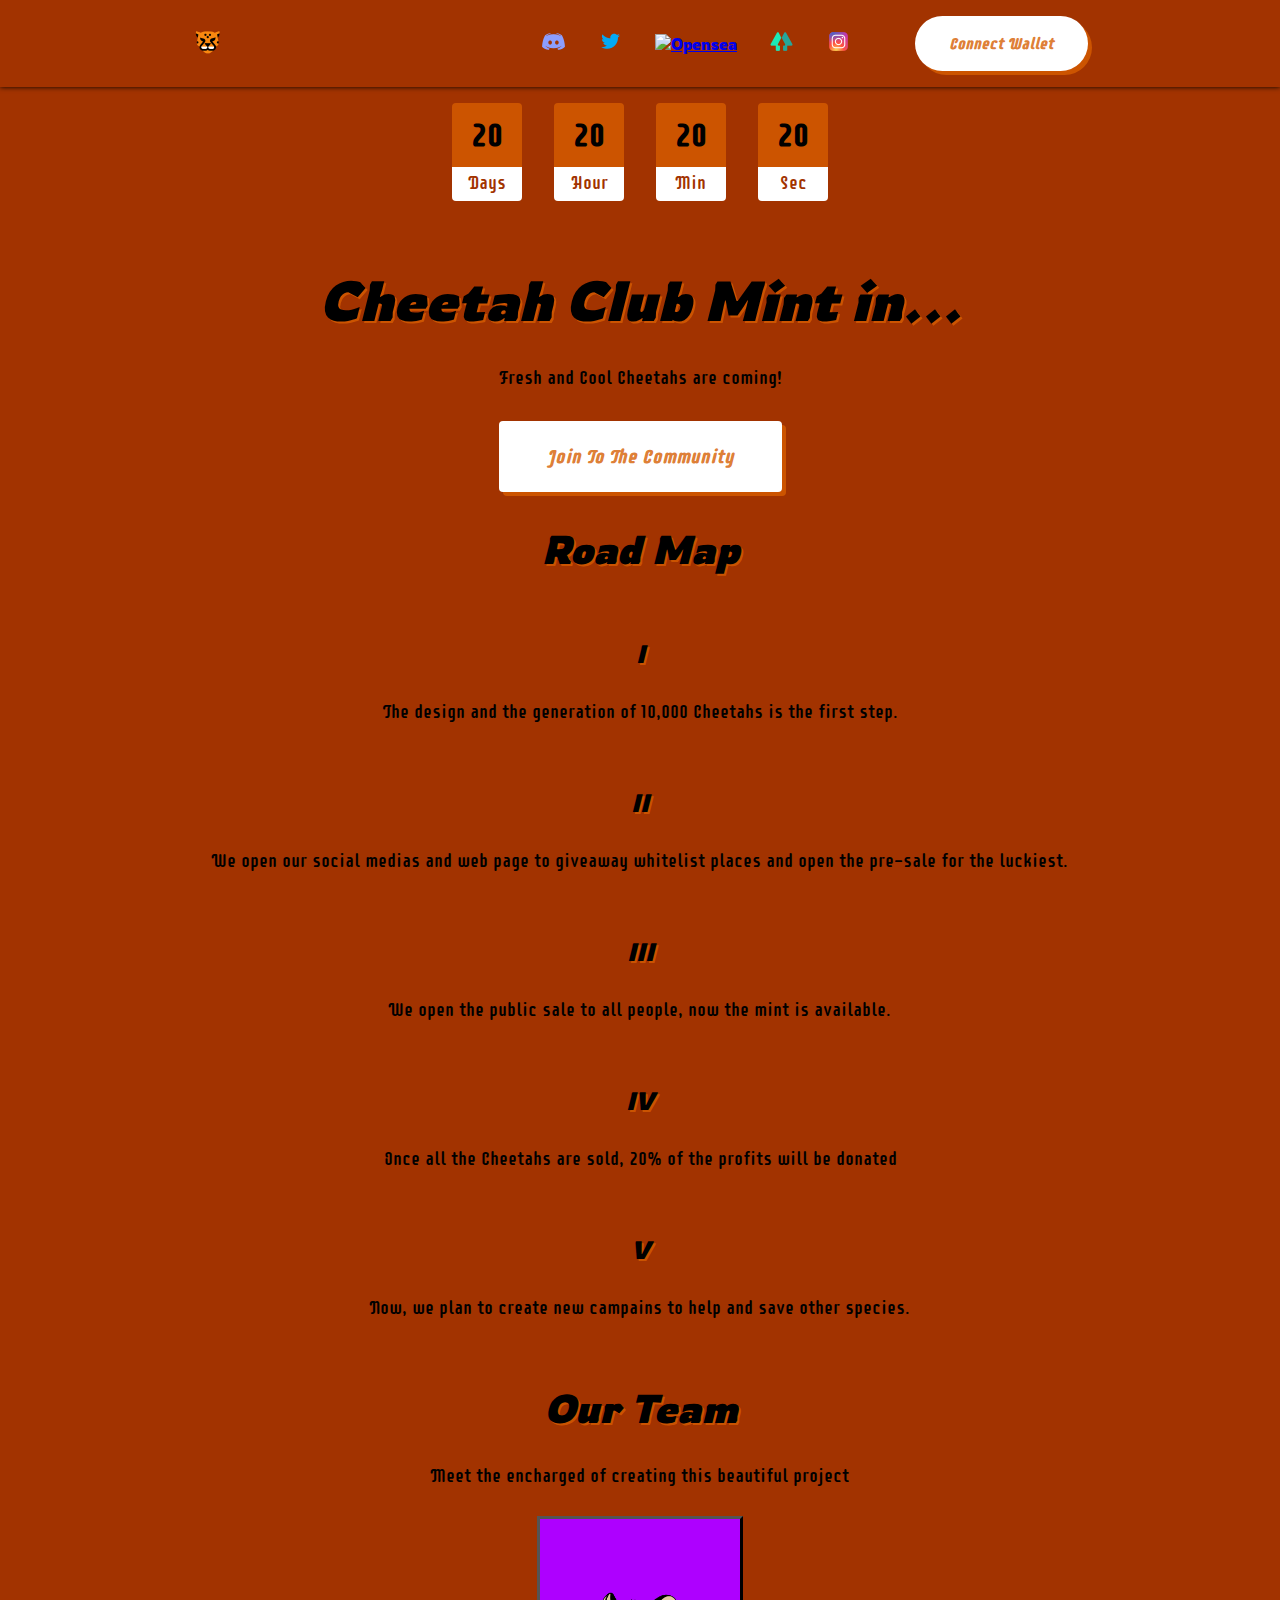
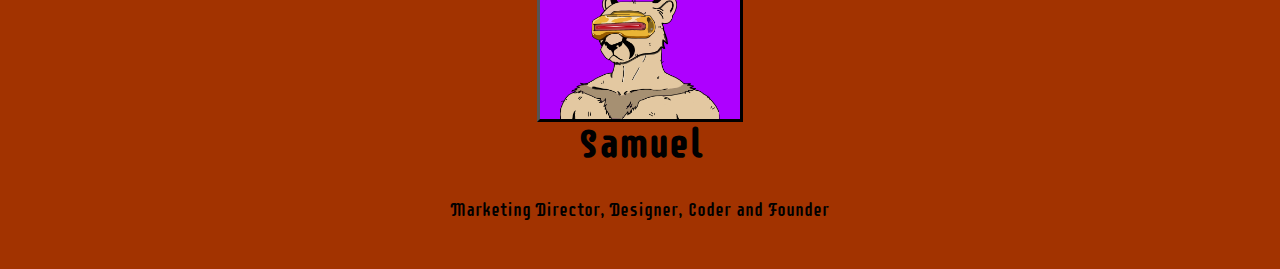
==== index.html @ ce7cc97f "Link updated" ====
<!DOCTYPE html>
<html lang="en">
  <head>
    <title>A Cheetah Club</title>
    <meta charset="UTF-8" />
    <meta http-equiv="X-UA-Compatible" content="IE=edge" />
    <meta name="viewport" content="width=device-width, initial-scale=1.0" />

    <!-- favicon -->
    <link rel="apple-touch-icon" sizes="180x180" href="images/x-icon/apple-touch-icon.png">
    <link rel="icon" type="image/png" sizes="32x32" href="images/x-icon/favicon-32x32.png">
    <link rel="icon" type="image/png" sizes="16x16" href="images/x-icon/favicon-16x16.png">
    <link rel="manifest" href="images/x-icon/site.webmanifest">
    <link rel="stylesheet" href="css/style.css" />
  </head>
  <body>
    <header>
      <div class="container">
        <div class="logo">
          <a href="/">
            <img src="images/x-icon/favicon-32x32.png" alt="logo" />
          </a>
        </div>
        <div class="menu">
          <a
            href="https://discord.gg/gbjxmfYjdv"
            target="_blank"
            rel="noopener noreferrer"
          >
            <img src="images/header/discord.png" alt="Discord" />
          </a>
          <a
            href="https://twitter.com/a_cheetah_club"
            target="_blank"
            rel="noopener noreferrer"
          >
            <img src="images/header/twitter.png" alt="Twitter" />
          </a>
          <a
            href="https://opensea.io/collection/acheetahclub"
            target="_blank"
            rel="noopener noreferrer"
          >
            <img src="images/header/opensea.webp" alt="Opensea" />
          </a>
          <a
            href="https://linktr.ee/acheetahclub"
            target="_blank"
            rel="noopener noreferrer"
          >
            <img src="images/header/linktree.png" alt="Linktree" />
          </a>
          <a
            href="https://www.instagram.com/acheetahclub/"
            target="_blank"
            rel="noopener noreferrer"
          >
            <img src="images/header/instagram.png" alt="Instagram" />
          </a>
          <button class="wallet-btn btn" id="connectWallet">
            <span>Connect Wallet</span>
          </button>
        </div>
      </div>
    </header>

    <section class="container">
      <div class="owner-status"></div>
      <div class="countdown">
        <ul
          id="countdown"
          class="count-down"
          data-date="Feb 17, 2022 4:00:00 PM UTC"
        > <!-- FECHA DE FINALIZACION -->
          <li class="clock-item">
            <span class="count-number days">20</span>
            <p class="count-text">Days</p>
          </li>

          <li class="clock-item">
            <span class="count-number hours">20</span>
            <p class="count-text">Hour</p>
          </li>

          <li class="clock-item">
            <span class="count-number minutes">20</span>
            <p class="count-text">Min</p>
          </li>

          <li class="clock-item">
            <span class="count-number seconds">20</span>
            <p class="count-text">Sec</p>
          </li>
        </ul>
        <h1>Cheetah Club Mint in...</h1>
               
        <p>Fresh and Cool Cheetahs are coming!</p>
        <a href="https://discord.gg/TetjTkkq" target="_blank" rel="noopener noreferrer" class="hero-btn btn"
          ><span>Join to the Community</span>
        </a>
        <h1 style="font-size:40px;">Road Map</h1>
        <h1 style="font-size:25px;">I</h1>
        <p>The design and the generation of 10,000 Cheetahs is the first step.</p>
        <h1 style="font-size:25px;">II</h1>
        <p>We open our social medias and web page to giveaway whitelist places and open the pre-sale for the luckiest.</p>
        <h1 style="font-size:25px;">III</h1>
        <p>We open the public sale to all people, now the mint is available.</p>
        <h1 style="font-size:25px;">IV</h1>
        <p>Once all the Cheetahs are sold, 20% of the profits will be donated</p>
        <h1 style="font-size:25px;">V</h1>
        <p>Now, we plan to create new campains to help and save other species.</p>
        <h1 style="font-size:40px;">Our Team</h1>
        <p>Meet the encharged of creating this beautiful project</p>
        <img src="images/images/Team.png" alt="Team Pic" style="width:200px;height:200px; outline:outset;">
        <h3>Samuel</h3>
        <p></p>
        <p>Marketing Director, Designer, Coder and Founder</p>

      </div>
    </section>

    <script src="https://cdn.jsdelivr.net/npm/@metamask/onboarding@1.0.1/dist/metamask-onboarding.bundle.js"></script>
    <script src="js/countdown.js"></script>
    <script src="js/app.js"></script>
  </body>
</html>
---- css/style.css ----
/* FONTS */

@import url('https://fonts.googleapis.com/css2?family=Roboto:ital,wght@0,100;0,300;0,400;0,500;0,700;0,900;1,100;1,300;1,400;1,500;1,700;1,900&family=Rowdies:wght@300;400;700&family=Supermercado+One&Source+Serif+4:ital,wght@0,500;1,500&Josefin+Sans&display=swap');

/* GLOBAL STYLES */

:root {
  --font-primary: 'Rowdies', serif;
  --font-secondary: 'Supermercado One', serif;
  --font-terceary: 'Josenfin Sans', sans-serif;
  --font-code: 'Roboto', monospace;
  --bg-color: #a23300;
  --font-color: #000000;
  --btn-bg-color: #ffffff;
  --accent-color: #d65d00ce;
  --header-shadow: #000 0px 0px 5px;

}

* {
  padding: 0;
  margin: 0;
  box-sizing: border-box;
}

body {
  background-color: var(--bg-color);
  display: flex;
  flex-flow: column;
  height: 100vh;
  color: var(--font-color);
  font-family: var(--font-primary);
}

.container {
  display: flex;
  flex-direction: column;
  max-width: 960px;
  margin: 0 auto;
  padding: 1rem 2rem;
}

/* HEADER */

header {
  box-shadow: var(--header-shadow);
}

header .container {
  flex-direction: row;
  justify-content: space-between;
  align-items: center;
}

.menu {
  display: flex;
  gap: 2rem;
  align-items: center;
}

/* BUTTONS */

.btn {
  display: inline-block;
  padding: 1rem 2rem;
  background: var(--btn-bg-color);
  color: var(--accent-color);
  font-family: var(--font-secondary);
  font-style: italic;
  font-weight: bold;
  font-size: 1rem;
  text-transform: capitalize;
  transition: all 0.3s ease;
  box-shadow: 4px 4px 0 0 var(--accent-color);
  cursor: pointer;
  position: relative;
  text-decoration: none;
  outline: none;
}
.btn:hover {
  box-shadow: none;
}

.wallet-btn {
  border-radius: 5rem;
  margin-left: 2rem;
  border-color: transparent;
}

.hero-btn {
  border-radius: 4px;
  font-size: 1.2rem;
  padding: 1.5rem 3rem;
}

/* COUNTDOWN SECTION */

section {
  flex: 1 1 auto;
}

.countdown {
  display: flex;
  flex-direction: column;
  justify-content: center;
  align-items: center;
  height: 100%;
}

.countdown ul {
  display: flex;
  gap: 2rem
}
.countdown .clock-item {
  list-style: none;
  width: 70px;
  height: auto;
}
.countdown .clock-item .count-number {
  background: var(--accent-color);
  color: var(--font-color);
  font-size: 2rem;
  font-weight: 700;
  font-family: var(--font-secondary);
  padding: 1rem;
  display: inline-block;
  width: 100%;
  text-align: center;
  line-height: 1;
  border-radius: 4px 4px 0 0;
}
.countdown .clock-item .count-text {
  background: var(--btn-bg-color);
  font-family: var(--font-secondary);
  font-size: 1.1rem;
  color: var(--bg-color);
  padding: 0.5rem 0.7rem;
  display: inline-block;
  width: 100%;
  text-align: center;
  line-height: 1;
  border-radius: 0 0 4px 4px;
}

.countdown h1 {
  text-shadow: 2px 2px 0 var(--accent-color);
  font-style: italic;
  margin: 2rem 0;
  font-size: 3.5rem;
  text-align: center;
}

.countdown p {
  font-size: 1.1rem;
  font-family: var(--font-secondary);
  margin-bottom: 2rem;
  text-align: center;
}

/* OWNER STYLES */

.owner-status {
  font-size: 2rem;
  text-align: center;
}

/* MEDIA QUERIES */

@media screen and (max-width: 768px) {
  .menu {
    gap: 1rem;
  }
  .wallet-btn {
    margin-left: 0;
    padding: 1rem;
    max-width: 8rem;
  }
  .countdown h1 {
    font-size: 2rem;
  }
  .countdown p {
    font-size: 1rem;
  }
}

/* Road Map */
h3 { 
  font-family: var(--font-secondary);
  font-size: 40px;
  text-align: center;

}
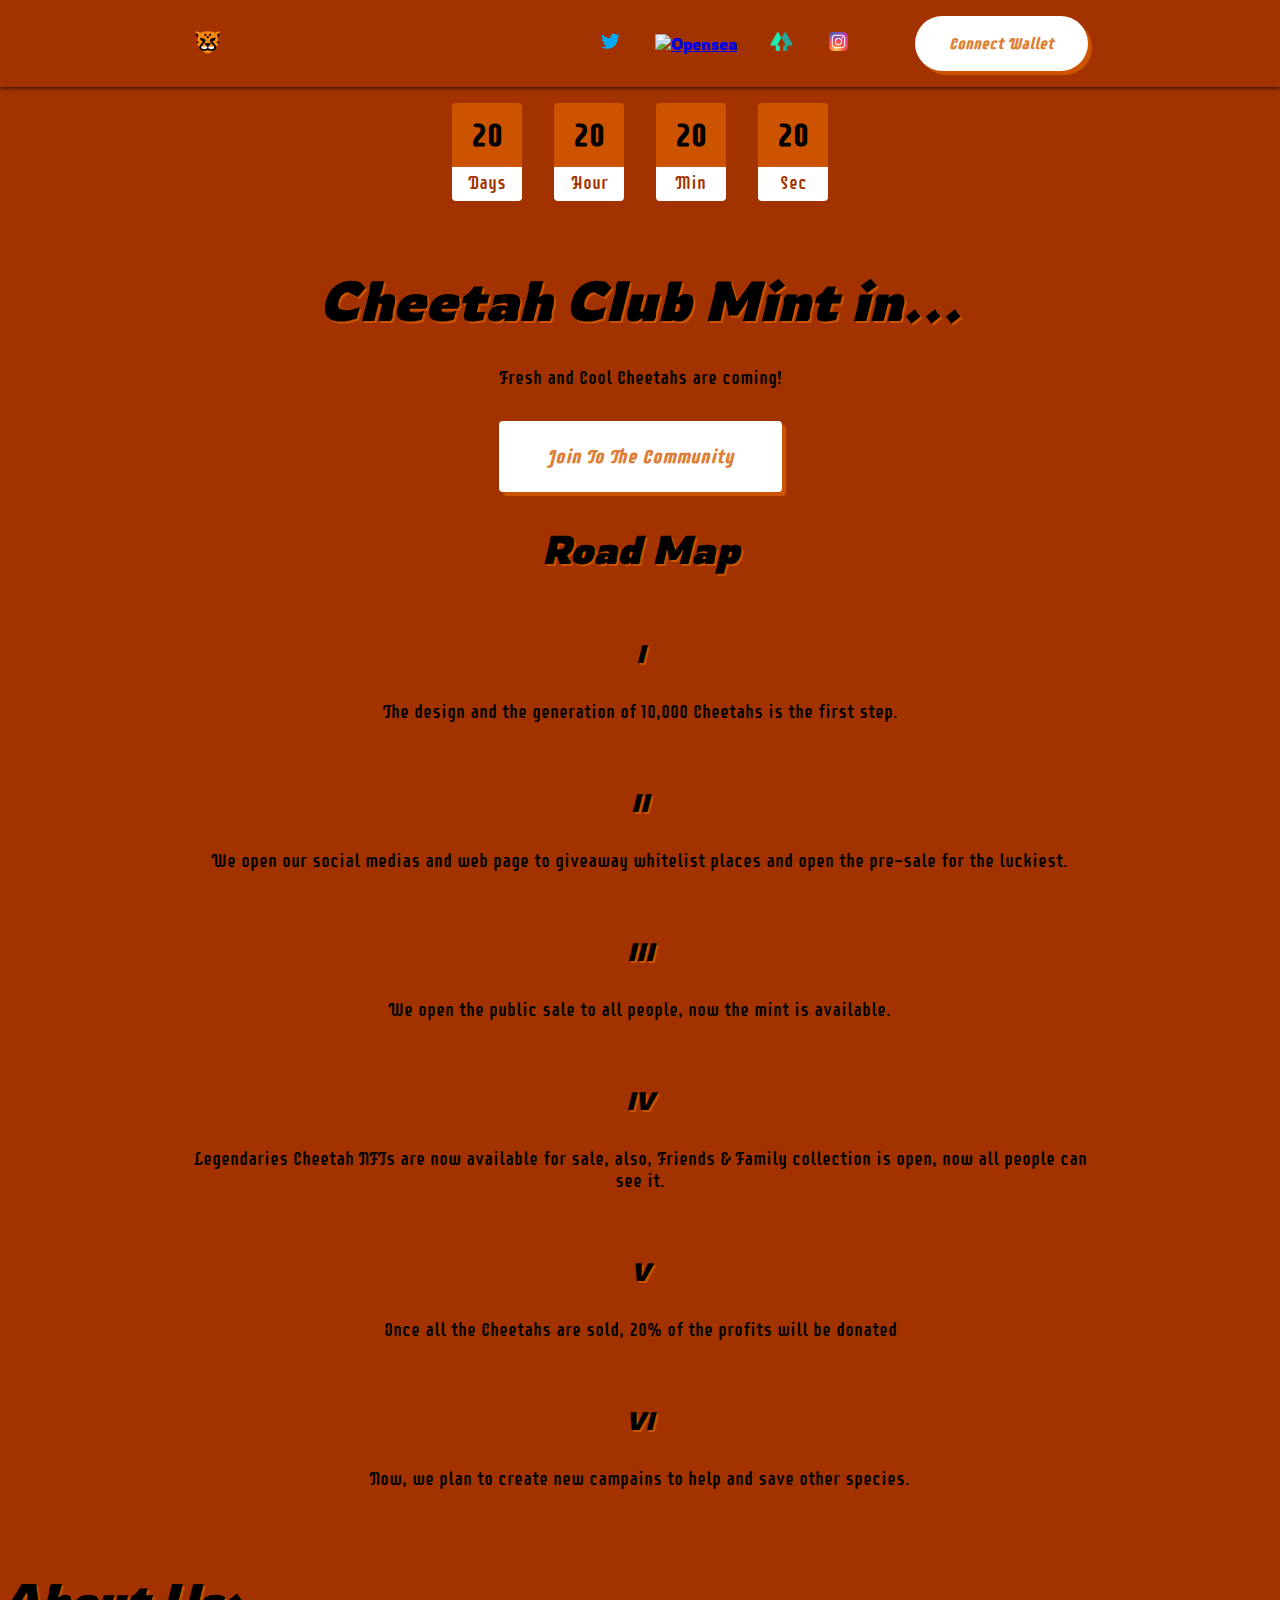
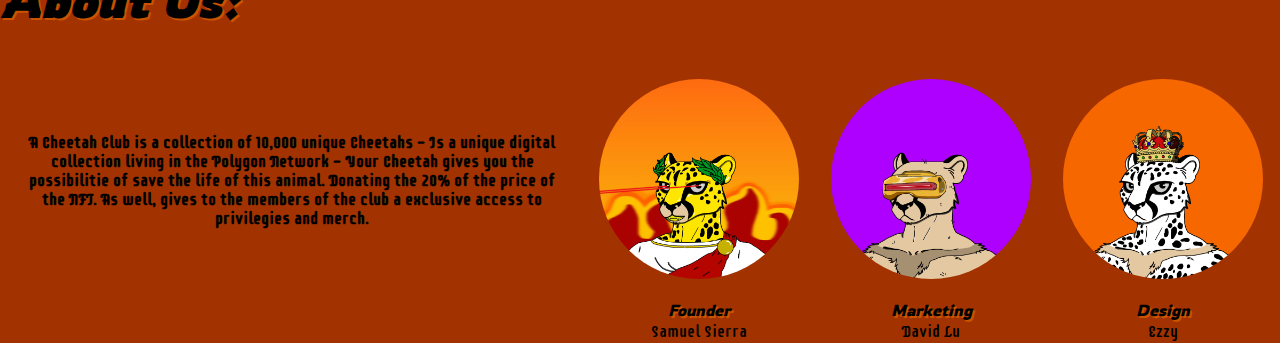
==== commit c7e2305d: "Update 1.1.2v" ====
--- a/index.html
+++ b/index.html
@@ -22,13 +22,7 @@
           </a>
         </div>
         <div class="menu">
-          <a
-            href="https://discord.gg/gbjxmfYjdv"
-            target="_blank"
-            rel="noopener noreferrer"
-          >
-            <img src="images/header/discord.png" alt="Discord" />
-          </a>
+          
           <a
             href="https://twitter.com/a_cheetah_club"
             target="_blank"
@@ -70,7 +64,7 @@
         <ul
           id="countdown"
           class="count-down"
-          data-date="Feb 17, 2022 4:00:00 PM UTC"
+          data-date="Mar 30, 2022 4:00:00 PM UTC"
         > <!-- FECHA DE FINALIZACION -->
           <li class="clock-item">
             <span class="count-number days">20</span>
@@ -95,7 +89,7 @@
         <h1>Cheetah Club Mint in...</h1>
                
         <p>Fresh and Cool Cheetahs are coming!</p>
-        <a href="https://discord.gg/TetjTkkq" target="_blank" rel="noopener noreferrer" class="hero-btn btn"
+        <a href="https://discord.gg/gbjxmfYjdv" target="_blank" rel="noopener noreferrer" class="hero-btn btn"
           ><span>Join to the Community</span>
         </a>
         <h1 style="font-size:40px;">Road Map</h1>
@@ -106,19 +100,40 @@
         <h1 style="font-size:25px;">III</h1>
         <p>We open the public sale to all people, now the mint is available.</p>
         <h1 style="font-size:25px;">IV</h1>
+        <p>Legendaries Cheetah NFTs are now available for sale, also, Friends & Family collection is open, now all people can see it.</p>
+        <h1 style="font-size:25px;">V</h1>
         <p>Once all the Cheetahs are sold, 20% of the profits will be donated</p>
-        <h1 style="font-size:25px;">V</h1>
+        <h1 style="font-size:25px;">VI</h1>
         <p>Now, we plan to create new campains to help and save other species.</p>
-        <h1 style="font-size:40px;">Our Team</h1>
-        <p>Meet the encharged of creating this beautiful project</p>
-        <img src="images/images/Team.png" alt="Team Pic" style="width:200px;height:200px; outline:outset;">
-        <h3>Samuel</h3>
-        <p></p>
-        <p>Marketing Director, Designer, Coder and Founder</p>
-
+        
       </div>
+      
     </section>
 
+    <h1 style="text-align: left; text-shadow: 2px 2px 0 #d65d00ce; font-style: italic; margin: 2rem 0; font-size: 3rem ">About Us:</h1>
+    <table>
+      <tr>
+      <th style="padding: 15px"><p style="font-family: Supermercado One, serif;">A Cheetah Club is a collection of 10,000 unique Cheetahs - Is a unique digital collection living in the Polygon Network - Your Cheetah gives you the possibilitie of save the life of this animal. Donating the 20% of the price of the NFT. As well, gives to the members of the club a exclusive access to privilegies and merch.</p></th>
+      <th style="padding: 15px"><img src="images/images/Main.png" style="width: 200px; height: 200px; border-radius: 50%;"></th>
+      <th style="padding: 15px"><img src="images/images/Team.png" style="width: 200px; height: 200px; border-radius: 50%;"></th>
+      <th style="padding: 15px"><img src="images/images/Design.png" style="width: 200px; height: 200px; border-radius: 50%;"></th>
+      </tr>
+      <tr>
+      <td></td>
+      <td style="text-align: center; font-family: Rowdies, serif; text-shadow: 2px 2px 0 #d65d00ce; font-style: italic;">Founder</td>
+      <td style="text-align: center; font-family: Rowdies, serif; text-shadow: 2px 2px 0 #d65d00ce; font-style: italic;">Marketing</td>
+      <td style="text-align: center; font-family: Rowdies, serif; text-shadow: 2px 2px 0 #d65d00ce; font-style: italic;">Design</td>
+      </tr>
+      <tr>
+        <td></td>
+        <td style="text-align: center; font-family: Supermercado One, serif;">Samuel Sierra</td>
+        <td style="text-align: center; font-family: Supermercado One, serif;">David Lu</td>
+        <td style="text-align: center; font-family: Supermercado One, serif;">Ezzy</td>
+      </tr>
+    </table>
+    
+
+  
     <script src="https://cdn.jsdelivr.net/npm/@metamask/onboarding@1.0.1/dist/metamask-onboarding.bundle.js"></script>
     <script src="js/countdown.js"></script>
     <script src="js/app.js"></script>
--- a/css/style.css
+++ b/css/style.css
@@ -157,6 +157,8 @@
   text-align: center;
 }
 
+
+
 /* OWNER STYLES */
 
 .owner-status {
@@ -190,4 +192,21 @@
   text-align: center;
 
 }
+
+/* Information */
+
+.information h1 {
+  text-shadow: 2px 2px 0 var(--accent-color);
+  font-style: italic;
+  margin: 2rem 0;
+  font-size: 3.5rem;
+  text-align: left;
+}
+
+.information p {
+  font-size: 1.1rem;
+  font-family: var(--font-terceary);
+  margin-bottom: 2rem;
+  text-align: left;
+}
  
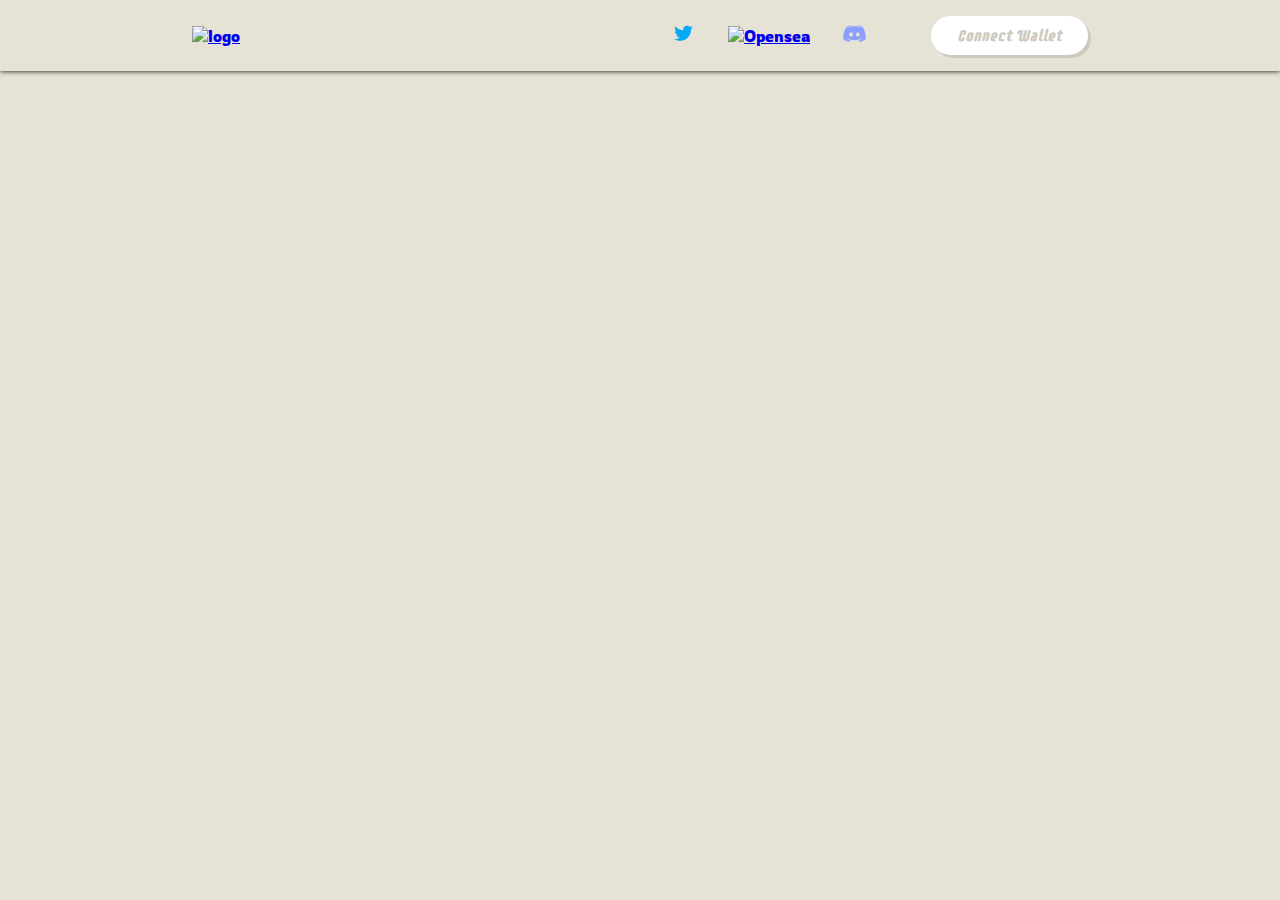
==== commit 214de110: "Big Mouths New Web" ====
--- a/index.html
+++ b/index.html
@@ -1,7 +1,7 @@
 <!DOCTYPE html>
 <html lang="en">
   <head>
-    <title>A Cheetah Club</title>
+    <title>Big Mouths</title>
     <meta charset="UTF-8" />
     <meta http-equiv="X-UA-Compatible" content="IE=edge" />
     <meta name="viewport" content="width=device-width, initial-scale=1.0" />
@@ -17,40 +17,34 @@
     <header>
       <div class="container">
         <div class="logo">
-          <a href="/">
-            <img src="images/x-icon/favicon-32x32.png" alt="logo" />
+          <a href="#">
+            <img src="images/x-icon/favicon.ico" alt="logo" />
           </a>
         </div>
         <div class="menu">
           
           <a
-            href="https://twitter.com/a_cheetah_club"
+            href="TWITTER LINK"
             target="_blank"
             rel="noopener noreferrer"
           >
             <img src="images/header/twitter.png" alt="Twitter" />
           </a>
           <a
-            href="https://opensea.io/collection/acheetahclub"
+            href="OPENSESA LINK"
             target="_blank"
             rel="noopener noreferrer"
           >
             <img src="images/header/opensea.webp" alt="Opensea" />
           </a>
           <a
-            href="https://linktr.ee/acheetahclub"
+            href="DISCORD LINK"
             target="_blank"
             rel="noopener noreferrer"
           >
-            <img src="images/header/linktree.png" alt="Linktree" />
+            <img src="images/header/discord.png" alt="Linktree" />
           </a>
-          <a
-            href="https://www.instagram.com/acheetahclub/"
-            target="_blank"
-            rel="noopener noreferrer"
-          >
-            <img src="images/header/instagram.png" alt="Instagram" />
-          </a>
+          
           <button class="wallet-btn btn" id="connectWallet">
             <span>Connect Wallet</span>
           </button>
@@ -58,84 +52,7 @@
       </div>
     </header>
 
-    <section class="container">
-      <div class="owner-status"></div>
-      <div class="countdown">
-        <ul
-          id="countdown"
-          class="count-down"
-          data-date="Mar 30, 2022 4:00:00 PM UTC"
-        > <!-- FECHA DE FINALIZACION -->
-          <li class="clock-item">
-            <span class="count-number days">20</span>
-            <p class="count-text">Days</p>
-          </li>
-
-          <li class="clock-item">
-            <span class="count-number hours">20</span>
-            <p class="count-text">Hour</p>
-          </li>
-
-          <li class="clock-item">
-            <span class="count-number minutes">20</span>
-            <p class="count-text">Min</p>
-          </li>
-
-          <li class="clock-item">
-            <span class="count-number seconds">20</span>
-            <p class="count-text">Sec</p>
-          </li>
-        </ul>
-        <h1>Cheetah Club Mint in...</h1>
-               
-        <p>Fresh and Cool Cheetahs are coming!</p>
-        <a href="https://discord.gg/gbjxmfYjdv" target="_blank" rel="noopener noreferrer" class="hero-btn btn"
-          ><span>Join to the Community</span>
-        </a>
-        <h1 style="font-size:40px;">Road Map</h1>
-        <h1 style="font-size:25px;">I</h1>
-        <p>The design and the generation of 10,000 Cheetahs is the first step.</p>
-        <h1 style="font-size:25px;">II</h1>
-        <p>We open our social medias and web page to giveaway whitelist places and open the pre-sale for the luckiest.</p>
-        <h1 style="font-size:25px;">III</h1>
-        <p>We open the public sale to all people, now the mint is available.</p>
-        <h1 style="font-size:25px;">IV</h1>
-        <p>Legendaries Cheetah NFTs are now available for sale, also, Friends & Family collection is open, now all people can see it.</p>
-        <h1 style="font-size:25px;">V</h1>
-        <p>Once all the Cheetahs are sold, 20% of the profits will be donated</p>
-        <h1 style="font-size:25px;">VI</h1>
-        <p>Now, we plan to create new campains to help and save other species.</p>
-        
-      </div>
-      
-    </section>
-
-    <h1 style="text-align: left; text-shadow: 2px 2px 0 #d65d00ce; font-style: italic; margin: 2rem 0; font-size: 3rem ">About Us:</h1>
-    <table>
-      <tr>
-      <th style="padding: 15px"><p style="font-family: Supermercado One, serif;">A Cheetah Club is a collection of 10,000 unique Cheetahs - Is a unique digital collection living in the Polygon Network - Your Cheetah gives you the possibilitie of save the life of this animal. Donating the 20% of the price of the NFT. As well, gives to the members of the club a exclusive access to privilegies and merch.</p></th>
-      <th style="padding: 15px"><img src="images/images/Main.png" style="width: 200px; height: 200px; border-radius: 50%;"></th>
-      <th style="padding: 15px"><img src="images/images/Team.png" style="width: 200px; height: 200px; border-radius: 50%;"></th>
-      <th style="padding: 15px"><img src="images/images/Design.png" style="width: 200px; height: 200px; border-radius: 50%;"></th>
-      </tr>
-      <tr>
-      <td></td>
-      <td style="text-align: center; font-family: Rowdies, serif; text-shadow: 2px 2px 0 #d65d00ce; font-style: italic;">Founder</td>
-      <td style="text-align: center; font-family: Rowdies, serif; text-shadow: 2px 2px 0 #d65d00ce; font-style: italic;">Marketing</td>
-      <td style="text-align: center; font-family: Rowdies, serif; text-shadow: 2px 2px 0 #d65d00ce; font-style: italic;">Design</td>
-      </tr>
-      <tr>
-        <td></td>
-        <td style="text-align: center; font-family: Supermercado One, serif;">Samuel Sierra</td>
-        <td style="text-align: center; font-family: Supermercado One, serif;">David Lu</td>
-        <td style="text-align: center; font-family: Supermercado One, serif;">Ezzy</td>
-      </tr>
-    </table>
-    
-
-  
     <script src="https://cdn.jsdelivr.net/npm/@metamask/onboarding@1.0.1/dist/metamask-onboarding.bundle.js"></script>
-    <script src="js/countdown.js"></script>
     <script src="js/app.js"></script>
   </body>
 </html>
--- a/css/style.css
+++ b/css/style.css
@@ -9,10 +9,10 @@
   --font-secondary: 'Supermercado One', serif;
   --font-terceary: 'Josenfin Sans', sans-serif;
   --font-code: 'Roboto', monospace;
-  --bg-color: #a23300;
+  --bg-color: #e6e3d6;
   --font-color: #000000;
   --btn-bg-color: #ffffff;
-  --accent-color: #d65d00ce;
+  --accent-color: #cccabf;
   --header-shadow: #000 0px 0px 5px;
 
 }
@@ -62,7 +62,7 @@
 
 .btn {
   display: inline-block;
-  padding: 1rem 2rem;
+  padding: 0.5rem 1.5rem;
   background: var(--btn-bg-color);
   color: var(--accent-color);
   font-family: var(--font-secondary);
@@ -71,7 +71,7 @@
   font-size: 1rem;
   text-transform: capitalize;
   transition: all 0.3s ease;
-  box-shadow: 4px 4px 0 0 var(--accent-color);
+  box-shadow: 3px 3px 0 0 var(--accent-color);
   cursor: pointer;
   position: relative;
   text-decoration: none;
@@ -92,71 +92,6 @@
   font-size: 1.2rem;
   padding: 1.5rem 3rem;
 }
-
-/* COUNTDOWN SECTION */
-
-section {
-  flex: 1 1 auto;
-}
-
-.countdown {
-  display: flex;
-  flex-direction: column;
-  justify-content: center;
-  align-items: center;
-  height: 100%;
-}
-
-.countdown ul {
-  display: flex;
-  gap: 2rem
-}
-.countdown .clock-item {
-  list-style: none;
-  width: 70px;
-  height: auto;
-}
-.countdown .clock-item .count-number {
-  background: var(--accent-color);
-  color: var(--font-color);
-  font-size: 2rem;
-  font-weight: 700;
-  font-family: var(--font-secondary);
-  padding: 1rem;
-  display: inline-block;
-  width: 100%;
-  text-align: center;
-  line-height: 1;
-  border-radius: 4px 4px 0 0;
-}
-.countdown .clock-item .count-text {
-  background: var(--btn-bg-color);
-  font-family: var(--font-secondary);
-  font-size: 1.1rem;
-  color: var(--bg-color);
-  padding: 0.5rem 0.7rem;
-  display: inline-block;
-  width: 100%;
-  text-align: center;
-  line-height: 1;
-  border-radius: 0 0 4px 4px;
-}
-
-.countdown h1 {
-  text-shadow: 2px 2px 0 var(--accent-color);
-  font-style: italic;
-  margin: 2rem 0;
-  font-size: 3.5rem;
-  text-align: center;
-}
-
-.countdown p {
-  font-size: 1.1rem;
-  font-family: var(--font-secondary);
-  margin-bottom: 2rem;
-  text-align: center;
-}
-
 
 
 /* OWNER STYLES */
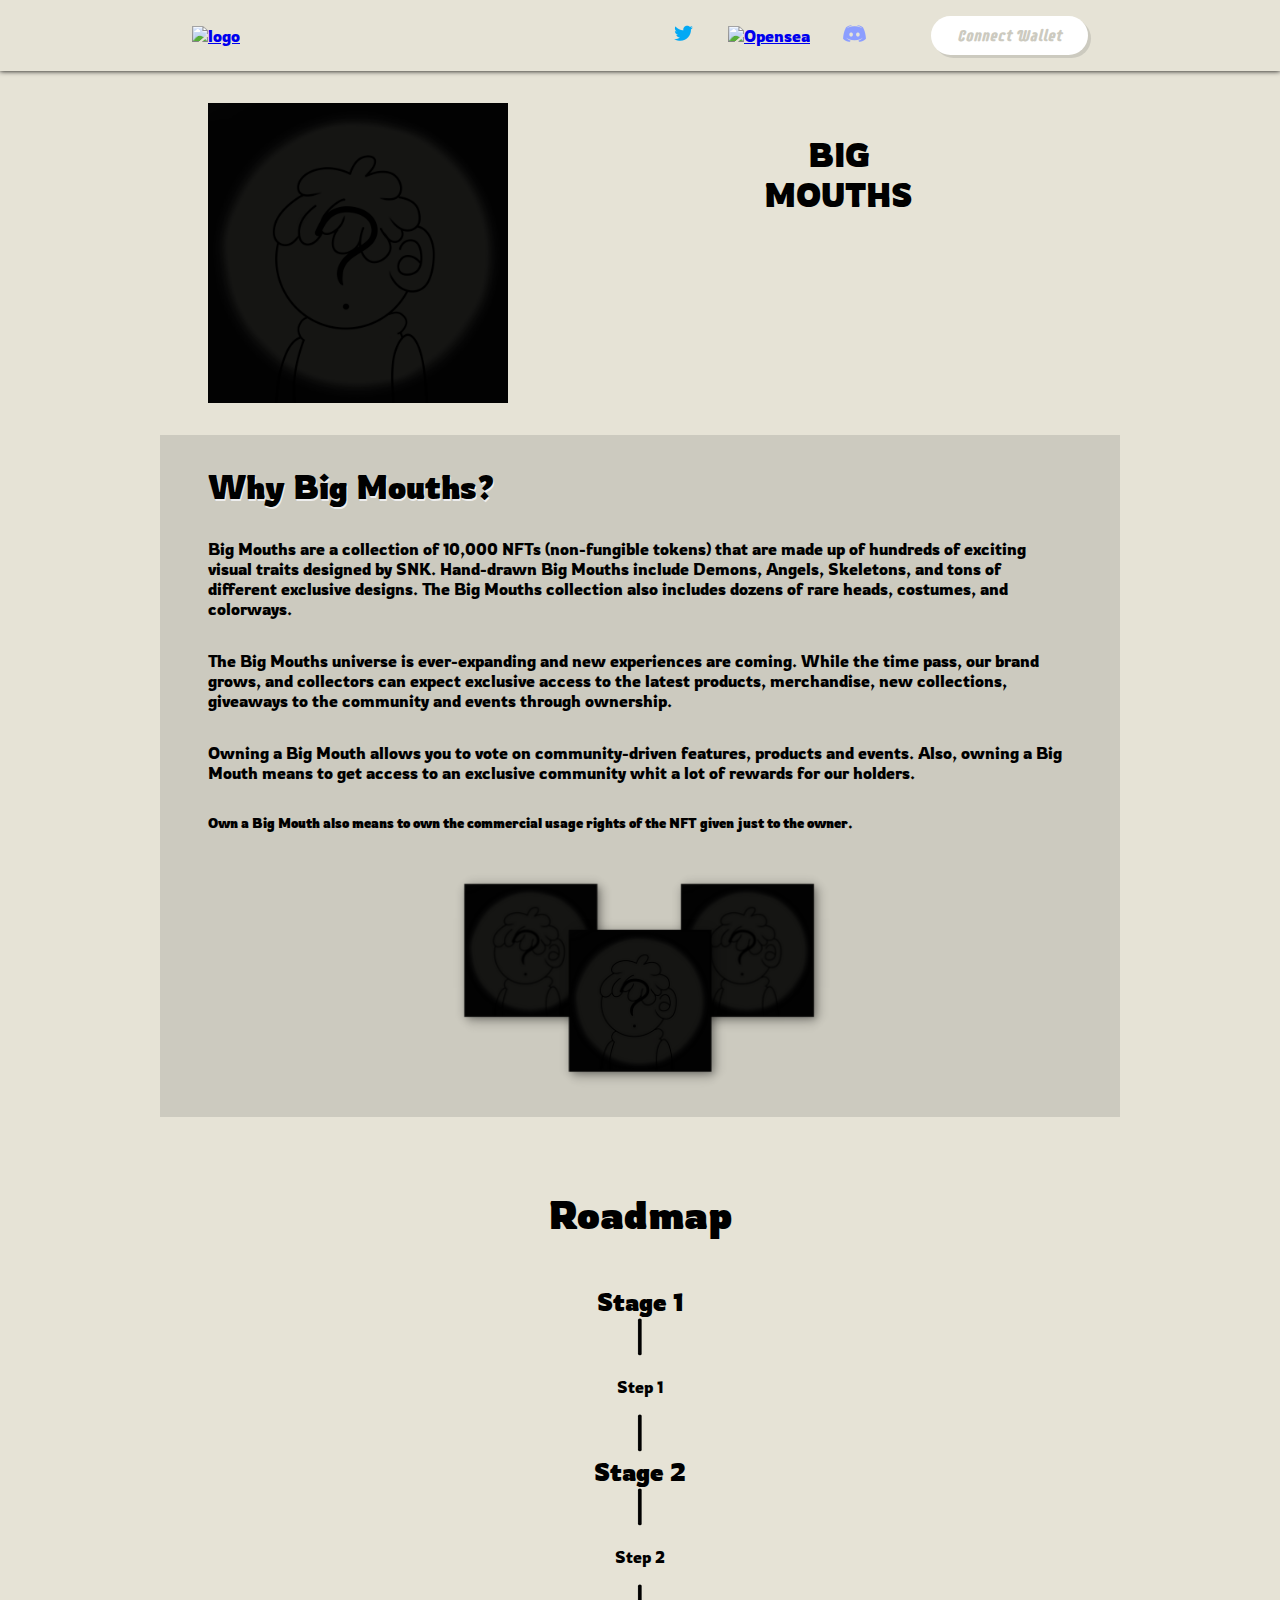
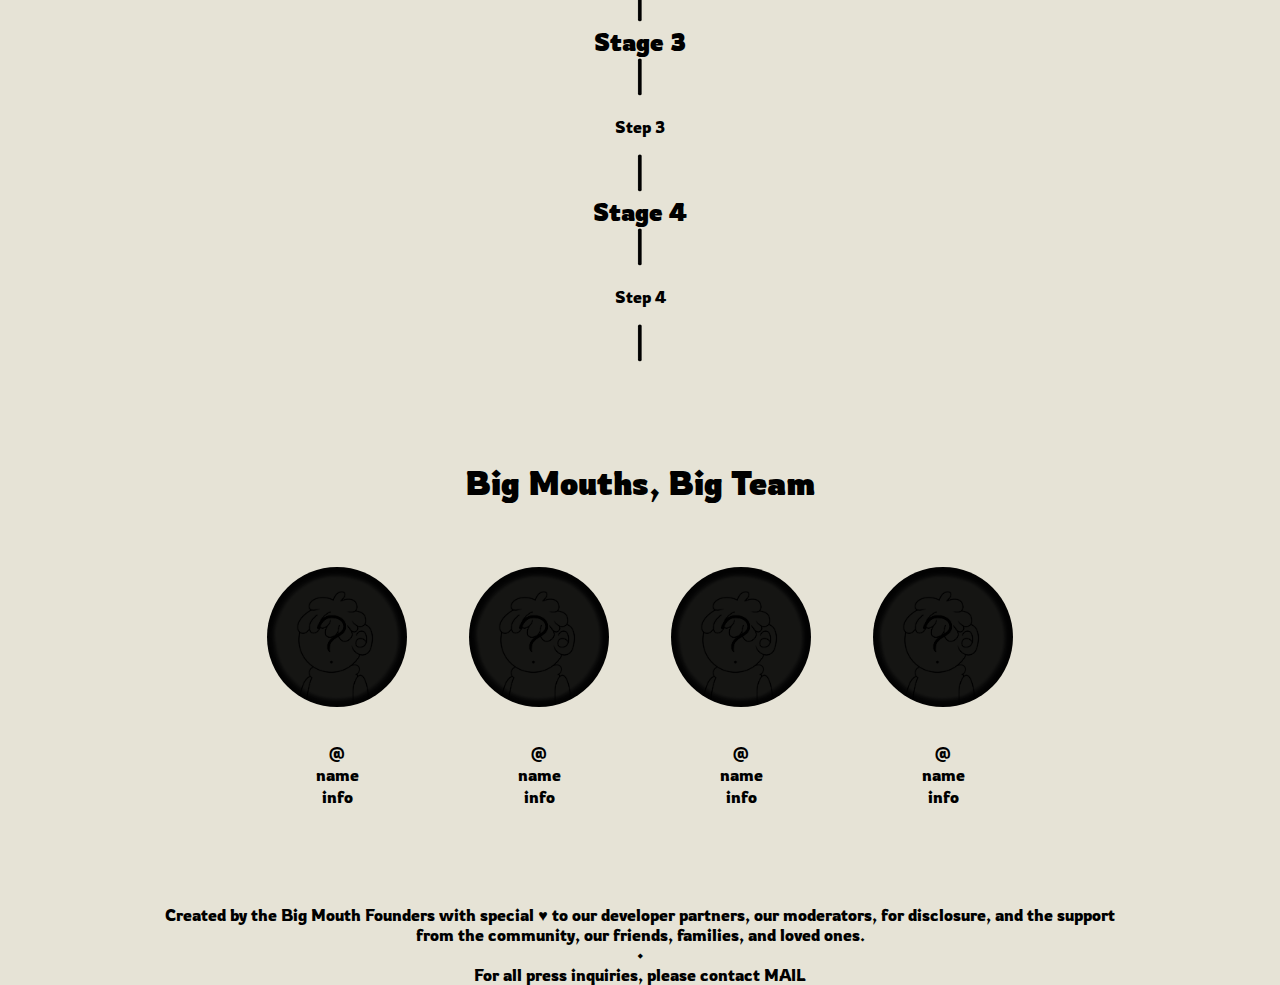
==== commit 36e0a5ee: "Web Page v1.2" ====
--- a/index.html
+++ b/index.html
@@ -51,6 +51,100 @@
         </div>
       </div>
     </header>
+    <section>
+      <div class="mint">
+        <img src="images/images/Big Mouths Unrevealed.png" width="300" height="300">
+        <div class="minttext">
+        <h1>BIG</h1>
+        <H1>MOUTHS</H1>
+        </div> 
+      </div>
+      <div class="information" >
+        <h1>Why Big Mouths?</h1>
+        <p>Big Mouths are a collection of 10,000 NFTs (non-fungible tokens) that are made up of hundreds of exciting visual traits designed by SNK. Hand-drawn Big Mouths include Demons, Angels, Skeletons, and tons of different exclusive designs. The Big Mouths collection also includes dozens of rare heads, costumes, and colorways.</p>
+        <p> The Big Mouths universe is ever-expanding and new experiences are coming. While the time pass, our brand grows, and collectors can expect exclusive access to the latest products, merchandise, new collections, giveaways to the community and events through ownership. </p>
+        <p>Owning a Big Mouth allows you to vote on community-driven features, products and events. Also, owning a Big Mouth means to get access to an exclusive community whit a lot of rewards for our holders.</p>
+        <h5>Own a Big Mouth also means to own the commercial usage rights of the NFT given just to the owner.</h5>
+        <div class="informationimg">
+          <centre>
+          <img src="images/images/Collection Review.png">
+        </centre>
+        </div>
+      </div>
+      <div class="roadmap">
+        <h1>Roadmap</h1>
+        <h2>Stage 1</h2>
+        <centre>
+        <img src="images/Roadmap.png" width="40" height="40">
+        </centre>
+        <p>Step 1</p>
+        <centre>
+          <img src="images/Roadmap.png" width="40" height="40">
+          </centre>
+        <h2>Stage 2</h2>
+        <centre>
+          <img src="images/Roadmap.png" width="40" height="40">
+          </centre>
+        <p>Step 2</p>
+        <centre>
+          <img src="images/Roadmap.png" width="40" height="40">
+          </centre>
+          <h2>Stage 3</h2>
+        <centre>
+        <img src="images/Roadmap.png" width="40" height="40">
+        </centre>
+        <p>Step 3</p>
+        <centre>
+          <img src="images/Roadmap.png" width="40" height="40">
+          </centre>
+        <h2>Stage 4</h2>
+        <centre>
+          <img src="images/Roadmap.png" width="40" height="40">
+          </centre>
+        <p>Step 4</p>
+        <centre>
+          <img src="images/Roadmap.png" width="40" height="40">
+          </centre>
+      </div>
+       <div class="team">
+         <h1>Big Mouths, Big Team</h1>
+       </div>
+       <div class="teamtable">
+         <table>
+           <tr>
+            <th><img src="images/images/Big Mouths Unrevealed.png" ></th>
+            <th><img src="images/images/Big Mouths Unrevealed.png" ></th>
+            <th><img src="images/images/Big Mouths Unrevealed.png" ></th>
+            <th><img src="images/images/Big Mouths Unrevealed.png" ></th>
+          </tr>
+          <tr>
+            <td>@</td>
+            <td>@</td>
+            <td>@</td>
+            <td>@</td>
+          </tr>
+          <tr>
+            <td>name</td>
+            <td>name</td>
+            <td>name</td>
+            <td>name</td>
+          </tr>
+          <tr>
+            <td>info</td>
+            <td>info</td>
+            <td>info</td>
+            <td>info</td>
+          </tr>
+        </table>
+       </div>
+       <div class="bottontext">
+        <p>Created by the Big Mouth Founders with special ♥ to our developer partners, our moderators, for disclosure, and the support from the community, our friends, families, and loved ones.</p>
+      </div>
+      <div class="contact">
+        <p>•</p>
+        <p>For all press inquiries, please contact MAIL</p>
+       </div>
+    </section>
 
     <script src="https://cdn.jsdelivr.net/npm/@metamask/onboarding@1.0.1/dist/metamask-onboarding.bundle.js"></script>
     <script src="js/app.js"></script>
--- a/css/style.css
+++ b/css/style.css
@@ -120,28 +120,121 @@
   }
 }
 
+/* Information */
+
+.information {
+  display: flex;
+  flex-direction: column;
+  max-width: 960px;
+  margin: 0 auto;
+  padding: 1rem 2rem;
+  background-color: #cccabf;
+}
+
+.information p {
+  padding: 1rem 1rem;
+
+
+}
+
+.information h1 {
+
+  padding: 1rem 1rem;
+  text-shadow: 0.5px 2px #eeeeee;
+}
+
+.information h5 {
+  padding: 1rem 1rem;
+}
+.informationimg {
+
+  text-align: center;
+  flex-direction: column;
+  
+}
+
+/* Mint Section */
+
+.mint {
+  display: flex;
+  flex-direction: row;
+  max-width: 960px;
+  margin: 0 auto;
+  padding: 2rem 3rem;
+}
+
+.minttext {
+
+  text-align: center;
+  flex-direction: column;
+  padding: 2rem 16rem;
+}
+
 /* Road Map */
-h3 { 
-  font-family: var(--font-secondary);
+
+.roadmap {
+  display: flex;
+  flex-direction: column;
+  max-width: 960px;
+  margin: 0 auto;
+  padding: 4rem 4rem;
+  text-align: center;
+}
+
+.roadmap p {
+  padding: 1rem 1rem;
+  text-align: center;
+}
+
+.roadmap img{
+  text-align: center ;
+}
+
+.roadmap h1{
+  padding: 0.5rem 1rem 3rem 1rem;
   font-size: 40px;
-  text-align: center;
-
-}
-
-/* Information */
-
-.information h1 {
-  text-shadow: 2px 2px 0 var(--accent-color);
-  font-style: italic;
-  margin: 2rem 0;
-  font-size: 3.5rem;
-  text-align: left;
-}
-
-.information p {
-  font-size: 1.1rem;
-  font-family: var(--font-terceary);
-  margin-bottom: 2rem;
-  text-align: left;
-}
- 
+}
+
+
+
+ /* Team */
+
+ .team {
+  display: flex;
+  flex-direction: column;
+  max-width: 960px;
+  margin: 0 auto;
+  padding: 2rem 3rem;
+  text-align: center;
+ }
+
+ .teamtable img {
+   padding: 30px;
+   border-radius: 50%;
+   width: 200px;
+   height: 200px;
+   
+ }
+
+ .teamtable table{
+   text-align: center;
+   margin: 0px auto;
+ }
+
+ .teamtable th {
+   text-align: center;
+   margin: 0px auto;
+ }
+
+ /* Botton Text */
+
+ .bottontext p{
+   padding: 6rem 10rem 0rem 10rem;
+   text-align: center;
+}
+
+.contact p{
+  text-align: center;
+}
+
+/* Columnas */ 
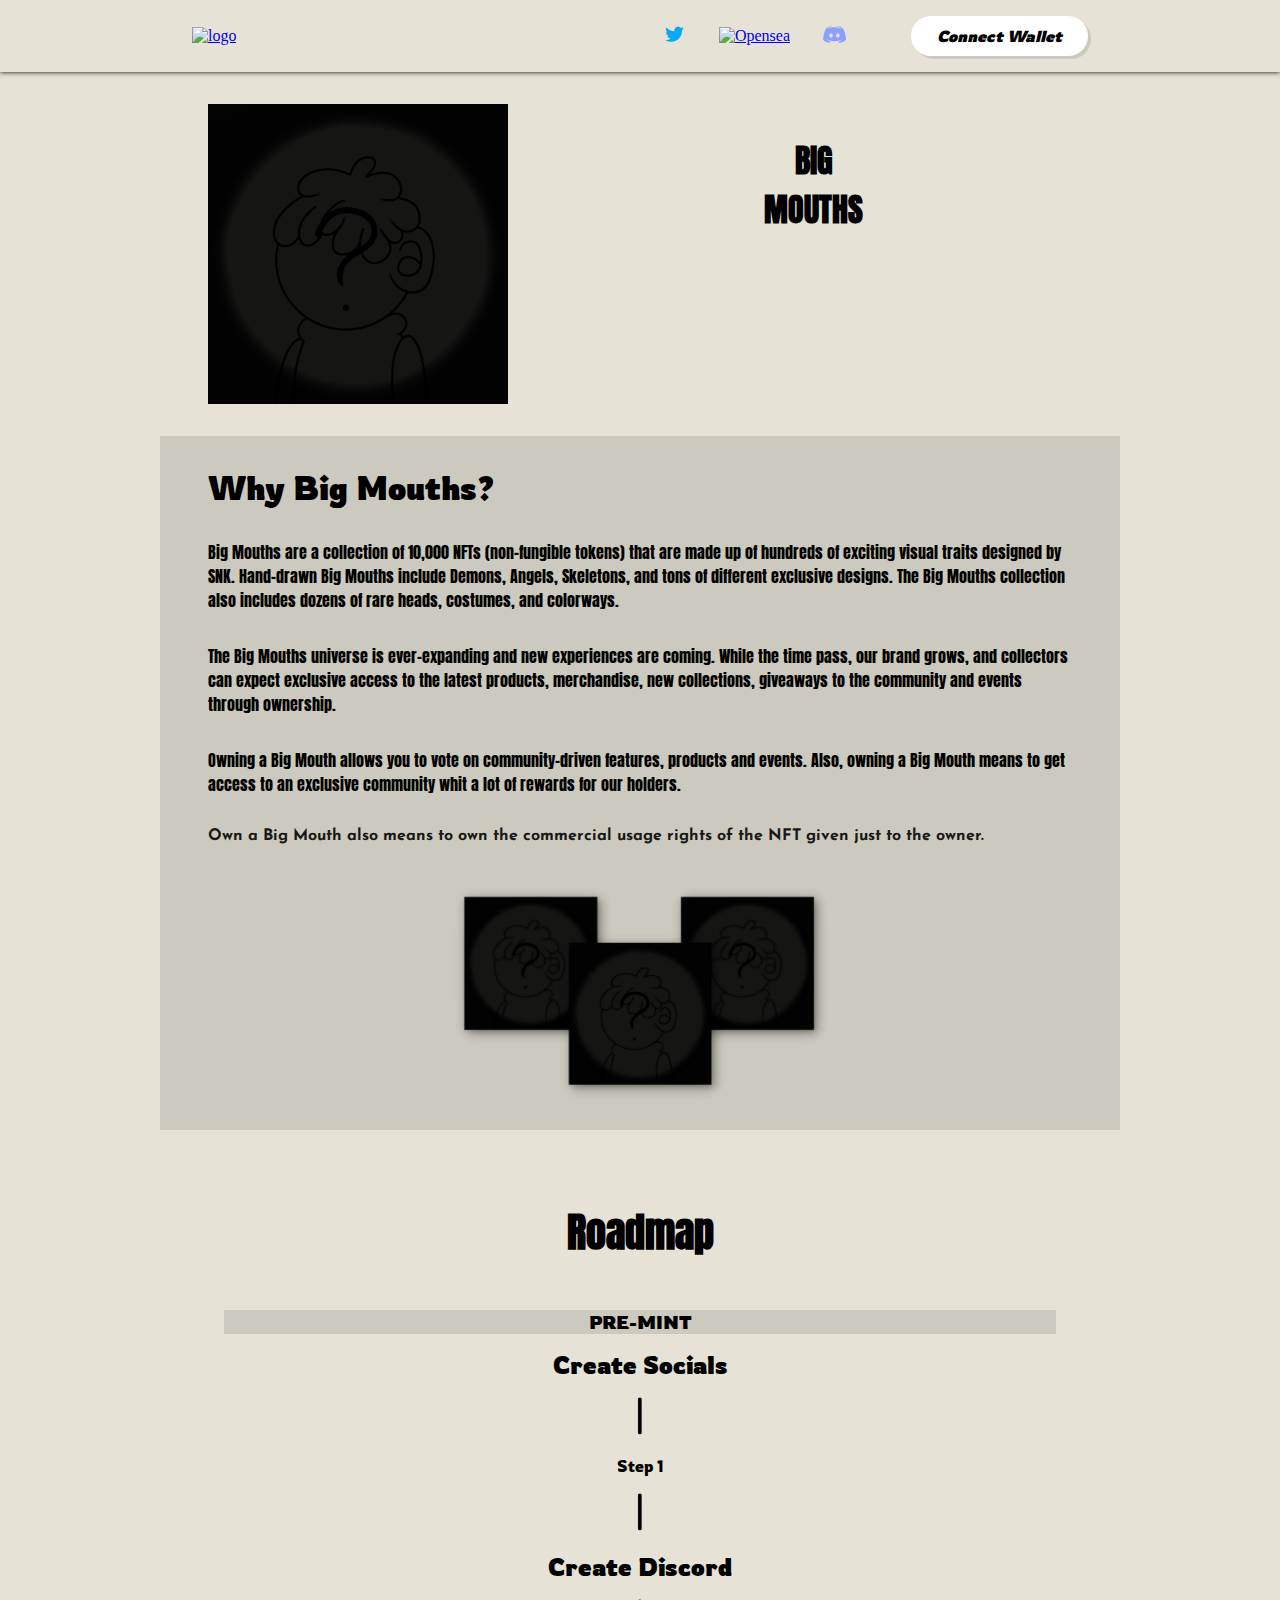
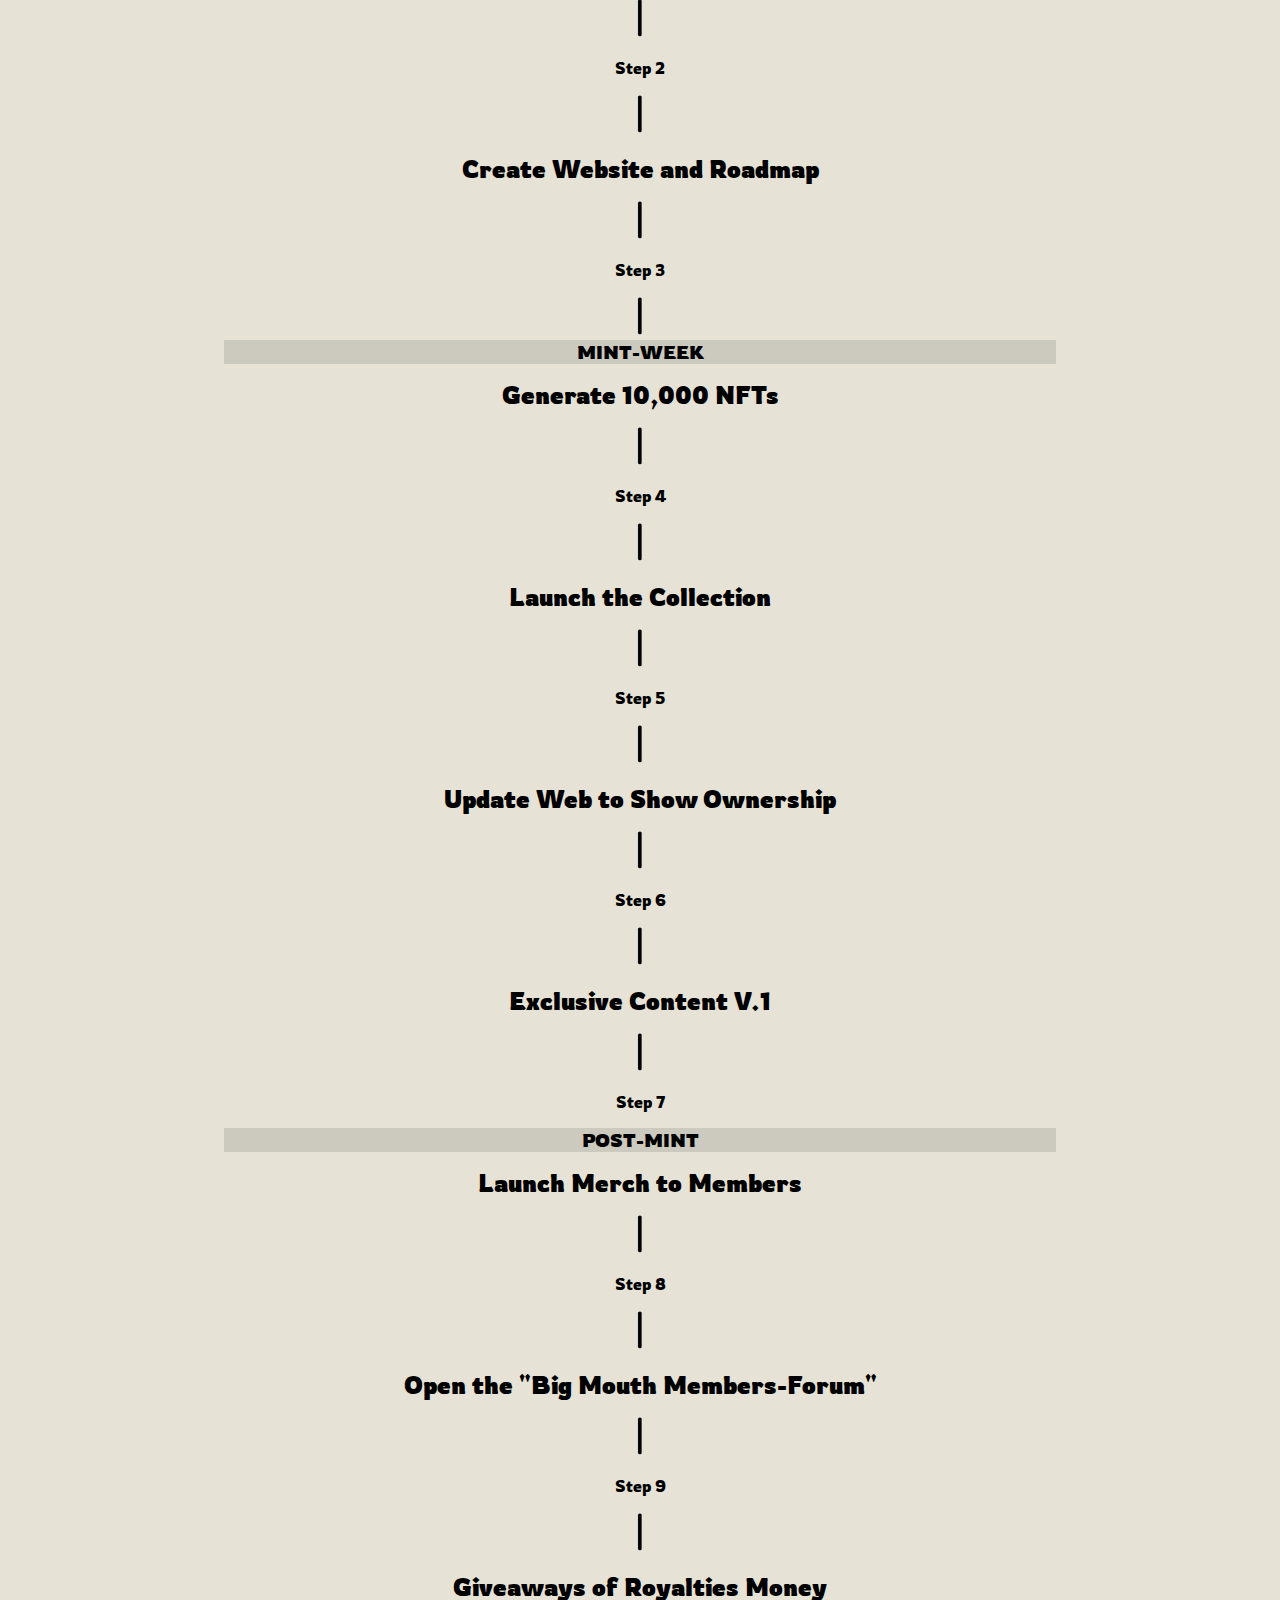
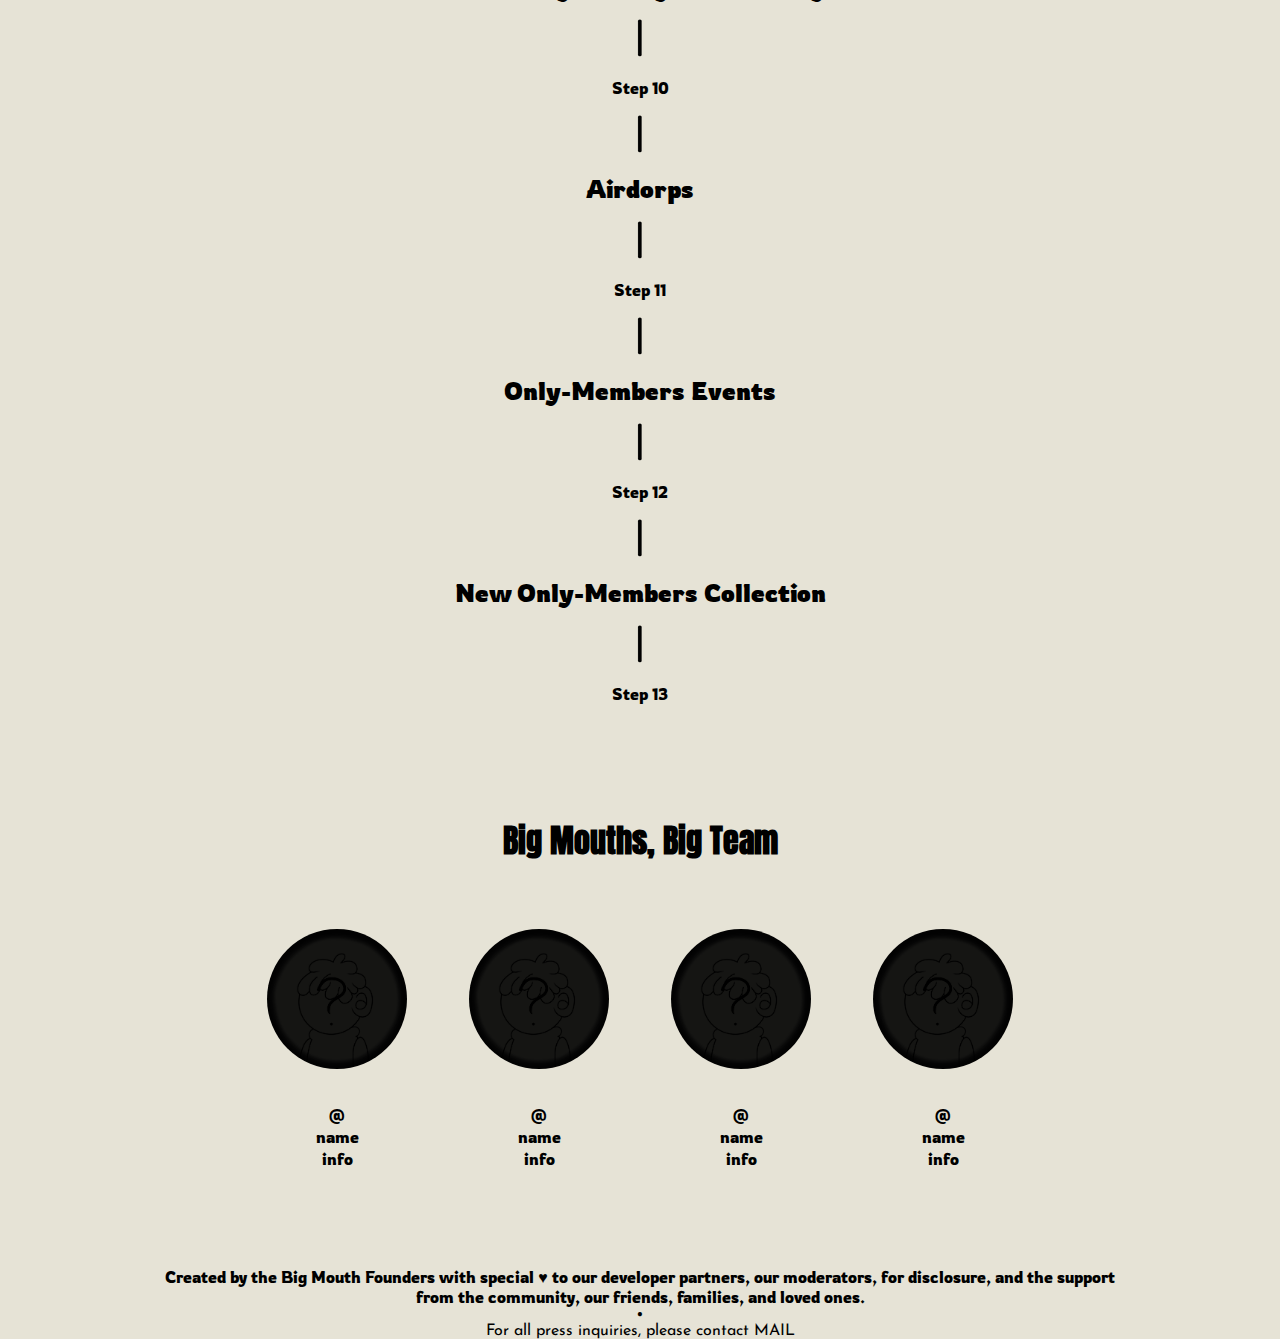
==== commit c97b4397: "Update V 1.3" ====
--- a/index.html
+++ b/index.html
@@ -73,7 +73,8 @@
       </div>
       <div class="roadmap">
         <h1>Roadmap</h1>
-        <h2>Stage 1</h2>
+        <h3>PRE-MINT</h3>
+        <h2>Create Socials</h2>
         <centre>
         <img src="images/Roadmap.png" width="40" height="40">
         </centre>
@@ -81,7 +82,7 @@
         <centre>
           <img src="images/Roadmap.png" width="40" height="40">
           </centre>
-        <h2>Stage 2</h2>
+        <h2>Create Discord</h2>
         <centre>
           <img src="images/Roadmap.png" width="40" height="40">
           </centre>
@@ -89,22 +90,93 @@
         <centre>
           <img src="images/Roadmap.png" width="40" height="40">
           </centre>
-          <h2>Stage 3</h2>
-        <centre>
-        <img src="images/Roadmap.png" width="40" height="40">
-        </centre>
-        <p>Step 3</p>
-        <centre>
-          <img src="images/Roadmap.png" width="40" height="40">
-          </centre>
-        <h2>Stage 4</h2>
-        <centre>
-          <img src="images/Roadmap.png" width="40" height="40">
-          </centre>
+          <h2>Create Website and Roadmap</h2>
+          <centre>
+            <img src="images/Roadmap.png" width="40" height="40">
+            </centre>
+          <p>Step 3</p>
+        <centre>
+          <img src="images/Roadmap.png" width="40" height="40">
+          </centre>
+          <h3>MINT-WEEK</h3>
+          
+          <h2>Generate 10,000 NFTs</h2>
+          <centre>
+            <img src="images/Roadmap.png" width="40" height="40">
+            </centre>
         <p>Step 4</p>
         <centre>
           <img src="images/Roadmap.png" width="40" height="40">
           </centre>
+        <h2>Launch the Collection</h2>
+        <centre>
+          <img src="images/Roadmap.png" width="40" height="40">
+          </centre>
+        <p>Step 5</p>
+        <centre>
+          <img src="images/Roadmap.png" width="40" height="40">
+          </centre>
+          <h2>Update Web to Show Ownership</h2>
+        <centre>
+          <img src="images/Roadmap.png" width="40" height="40">
+          </centre>
+        <p>Step 6</p>
+        <centre>
+          <img src="images/Roadmap.png" width="40" height="40">
+          </centre>
+          <h2>Exclusive Content V.1</h2>
+        <centre>
+          <img src="images/Roadmap.png" width="40" height="40">
+          </centre>
+        <p>Step 7</p>
+        
+          <h3>POST-MINT</h3>
+            <h2>Launch Merch to Members</h2>
+        <centre>
+          <img src="images/Roadmap.png" width="40" height="40">
+          </centre>
+        <p>Step 8</p>
+        <centre>
+          <img src="images/Roadmap.png" width="40" height="40">
+          </centre>
+          <h2>Open the "Big Mouth Members-Forum"</h2>
+        <centre>
+          <img src="images/Roadmap.png" width="40" height="40">
+          </centre>
+        <p>Step 9</p>
+        <centre>
+          <img src="images/Roadmap.png" width="40" height="40">
+          </centre>
+          <h2>Giveaways of Royalties Money</h2>
+        <centre>
+          <img src="images/Roadmap.png" width="40" height="40">
+          </centre>
+        <p>Step 10</p>
+        <centre>
+          <img src="images/Roadmap.png" width="40" height="40">
+          </centre>
+          <h2>Airdorps</h2>
+        <centre>
+          <img src="images/Roadmap.png" width="40" height="40">
+          </centre>
+        <p>Step 11</p>
+        <centre>
+          <img src="images/Roadmap.png" width="40" height="40">
+          </centre>
+          <h2>Only-Members Events</h2>
+        <centre>
+          <img src="images/Roadmap.png" width="40" height="40">
+          </centre>
+        <p>Step 12</p>
+        <centre>
+          <img src="images/Roadmap.png" width="40" height="40">
+          </centre>
+          <h2>New Only-Members Collection</h2>
+        <centre>
+          <img src="images/Roadmap.png" width="40" height="40">
+          </centre>
+        <p>Step 13</p>
+        
       </div>
        <div class="team">
          <h1>Big Mouths, Big Team</h1>
--- a/css/style.css
+++ b/css/style.css
@@ -1,14 +1,13 @@
 /* FONTS */
 
-@import url('https://fonts.googleapis.com/css2?family=Roboto:ital,wght@0,100;0,300;0,400;0,500;0,700;0,900;1,100;1,300;1,400;1,500;1,700;1,900&family=Rowdies:wght@300;400;700&family=Supermercado+One&Source+Serif+4:ital,wght@0,500;1,500&Josefin+Sans&display=swap');
+@import url('https://fonts.googleapis.com/css2?family=Anton&family=Josefin+Sans:ital,wght@0,400;0,500;1,400;1,500&family=Roboto:ital@0;1&family=Rowdies:wght@300&display=swap');
 
 /* GLOBAL STYLES */
-
 :root {
-  --font-primary: 'Rowdies', serif;
-  --font-secondary: 'Supermercado One', serif;
-  --font-terceary: 'Josenfin Sans', sans-serif;
-  --font-code: 'Roboto', monospace;
+  --font-primary: 'Anton', sans-serif;
+  --font-secondary: 'Rowdies', serif;
+  --font-terceary: 'Josefin Sans', sans-serif;
+  --font-code: 'Roboto', sans-serif;
   --bg-color: #e6e3d6;
   --font-color: #000000;
   --btn-bg-color: #ffffff;
@@ -29,7 +28,7 @@
   flex-flow: column;
   height: 100vh;
   color: var(--font-color);
-  font-family: var(--font-primary);
+  
 }
 
 .container {
@@ -64,9 +63,9 @@
   display: inline-block;
   padding: 0.5rem 1.5rem;
   background: var(--btn-bg-color);
-  color: var(--accent-color);
+  color: rgb(0, 0, 0);
+  font-style: italic;
   font-family: var(--font-secondary);
-  font-style: italic;
   font-weight: bold;
   font-size: 1rem;
   text-transform: capitalize;
@@ -133,6 +132,7 @@
 
 .information p {
   padding: 1rem 1rem;
+  font-family: var(--font-primary)
 
 
 }
@@ -140,11 +140,15 @@
 .information h1 {
 
   padding: 1rem 1rem;
-  text-shadow: 0.5px 2px #eeeeee;
+  font-family: var(--font-secondary)
 }
 
 .information h5 {
   padding: 1rem 1rem;
+  font-family: var(--font-terceary);
+  font-size: medium;
+  color: rgb(24, 24, 24);
+  
 }
 .informationimg {
 
@@ -168,6 +172,7 @@
   text-align: center;
   flex-direction: column;
   padding: 2rem 16rem;
+  font-family: var(--font-primary)
 }
 
 /* Road Map */
@@ -179,11 +184,13 @@
   margin: 0 auto;
   padding: 4rem 4rem;
   text-align: center;
+  font-family: var(--font-secondary)
 }
 
 .roadmap p {
   padding: 1rem 1rem;
   text-align: center;
+  font-family: var(--font-secondary)
 }
 
 .roadmap img{
@@ -193,9 +200,18 @@
 .roadmap h1{
   padding: 0.5rem 1rem 3rem 1rem;
   font-size: 40px;
-}
-
-
+  font-family: var(--font-primary)
+}
+
+.roadmap h2{
+  padding: 1rem 1rem;
+  text-align: center;
+  font-family: var(--font-secondary);
+}
+
+.roadmap h3 {
+  background-color: #cccabf;
+}
 
  /* Team */
 
@@ -206,6 +222,7 @@
   margin: 0 auto;
   padding: 2rem 3rem;
   text-align: center;
+  font-family: var(--font-primary);
  }
 
  .teamtable img {
@@ -219,6 +236,7 @@
  .teamtable table{
    text-align: center;
    margin: 0px auto;
+   font-family: var(--font-secondary);
  }
 
  .teamtable th {
@@ -231,10 +249,12 @@
  .bottontext p{
    padding: 6rem 10rem 0rem 10rem;
    text-align: center;
+    font-family: var(--font-secondary)
 }
 
 .contact p{
   text-align: center;
+  font-family: var(--font-terceary)
 }
 
 /* Columnas */ 
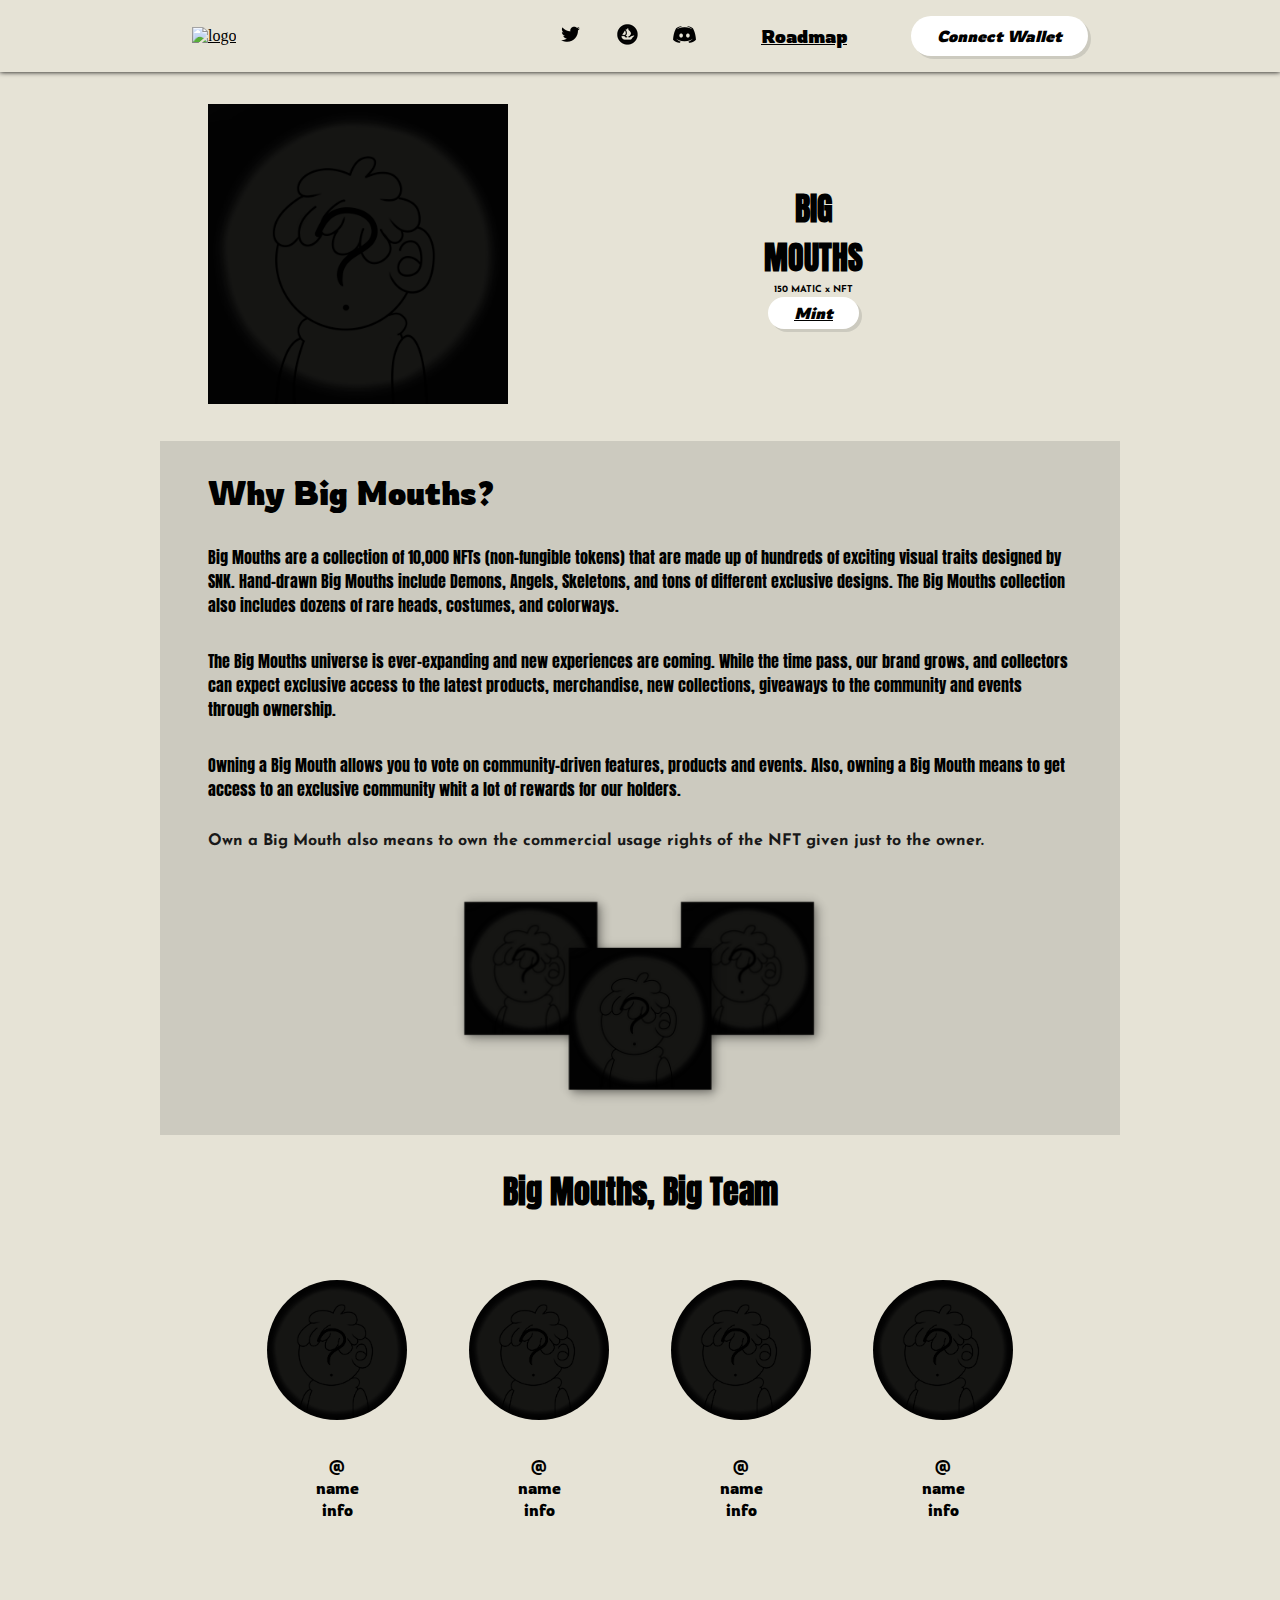
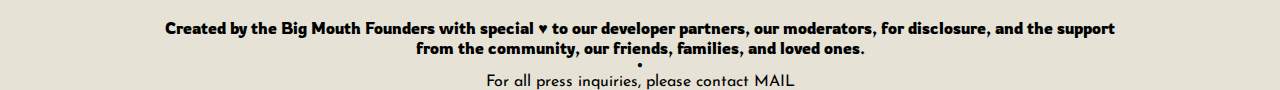
==== commit d83168ce: "Update V1.4" ====
--- a/index.html
+++ b/index.html
@@ -35,7 +35,7 @@
             target="_blank"
             rel="noopener noreferrer"
           >
-            <img src="images/header/opensea.webp" alt="Opensea" />
+            <img src="images/header/opensea.png" alt="Opensea" />
           </a>
           <a
             href="DISCORD LINK"
@@ -43,6 +43,13 @@
             rel="noopener noreferrer"
           >
             <img src="images/header/discord.png" alt="Linktree" />
+          </a>
+          <a
+            href="pages/roadmap.html"
+            target="_blank"
+            rel="noopener noreferrer"
+          >
+            <h3>Roadmap</a></h3>
           </a>
           
           <button class="wallet-btn btn" id="connectWallet">
@@ -56,7 +63,13 @@
         <img src="images/images/Big Mouths Unrevealed.png" width="300" height="300">
         <div class="minttext">
         <h1>BIG</h1>
-        <H1>MOUTHS</H1>
+        <h1>MOUTHS</h1>
+        <h5>150 MATIC x NFT</h5>
+        <a href="pages/mint.html" target="_blank">
+        <button class="mintbutton">
+          <span>Mint</span>
+        </a>
+        </button>
         </div> 
       </div>
       <div class="information" >
@@ -70,113 +83,6 @@
           <img src="images/images/Collection Review.png">
         </centre>
         </div>
-      </div>
-      <div class="roadmap">
-        <h1>Roadmap</h1>
-        <h3>PRE-MINT</h3>
-        <h2>Create Socials</h2>
-        <centre>
-        <img src="images/Roadmap.png" width="40" height="40">
-        </centre>
-        <p>Step 1</p>
-        <centre>
-          <img src="images/Roadmap.png" width="40" height="40">
-          </centre>
-        <h2>Create Discord</h2>
-        <centre>
-          <img src="images/Roadmap.png" width="40" height="40">
-          </centre>
-        <p>Step 2</p>
-        <centre>
-          <img src="images/Roadmap.png" width="40" height="40">
-          </centre>
-          <h2>Create Website and Roadmap</h2>
-          <centre>
-            <img src="images/Roadmap.png" width="40" height="40">
-            </centre>
-          <p>Step 3</p>
-        <centre>
-          <img src="images/Roadmap.png" width="40" height="40">
-          </centre>
-          <h3>MINT-WEEK</h3>
-          
-          <h2>Generate 10,000 NFTs</h2>
-          <centre>
-            <img src="images/Roadmap.png" width="40" height="40">
-            </centre>
-        <p>Step 4</p>
-        <centre>
-          <img src="images/Roadmap.png" width="40" height="40">
-          </centre>
-        <h2>Launch the Collection</h2>
-        <centre>
-          <img src="images/Roadmap.png" width="40" height="40">
-          </centre>
-        <p>Step 5</p>
-        <centre>
-          <img src="images/Roadmap.png" width="40" height="40">
-          </centre>
-          <h2>Update Web to Show Ownership</h2>
-        <centre>
-          <img src="images/Roadmap.png" width="40" height="40">
-          </centre>
-        <p>Step 6</p>
-        <centre>
-          <img src="images/Roadmap.png" width="40" height="40">
-          </centre>
-          <h2>Exclusive Content V.1</h2>
-        <centre>
-          <img src="images/Roadmap.png" width="40" height="40">
-          </centre>
-        <p>Step 7</p>
-        
-          <h3>POST-MINT</h3>
-            <h2>Launch Merch to Members</h2>
-        <centre>
-          <img src="images/Roadmap.png" width="40" height="40">
-          </centre>
-        <p>Step 8</p>
-        <centre>
-          <img src="images/Roadmap.png" width="40" height="40">
-          </centre>
-          <h2>Open the "Big Mouth Members-Forum"</h2>
-        <centre>
-          <img src="images/Roadmap.png" width="40" height="40">
-          </centre>
-        <p>Step 9</p>
-        <centre>
-          <img src="images/Roadmap.png" width="40" height="40">
-          </centre>
-          <h2>Giveaways of Royalties Money</h2>
-        <centre>
-          <img src="images/Roadmap.png" width="40" height="40">
-          </centre>
-        <p>Step 10</p>
-        <centre>
-          <img src="images/Roadmap.png" width="40" height="40">
-          </centre>
-          <h2>Airdorps</h2>
-        <centre>
-          <img src="images/Roadmap.png" width="40" height="40">
-          </centre>
-        <p>Step 11</p>
-        <centre>
-          <img src="images/Roadmap.png" width="40" height="40">
-          </centre>
-          <h2>Only-Members Events</h2>
-        <centre>
-          <img src="images/Roadmap.png" width="40" height="40">
-          </centre>
-        <p>Step 12</p>
-        <centre>
-          <img src="images/Roadmap.png" width="40" height="40">
-          </centre>
-          <h2>New Only-Members Collection</h2>
-        <centre>
-          <img src="images/Roadmap.png" width="40" height="40">
-          </centre>
-        <p>Step 13</p>
-        
       </div>
        <div class="team">
          <h1>Big Mouths, Big Team</h1>
--- a/css/style.css
+++ b/css/style.css
@@ -51,10 +51,24 @@
   align-items: center;
 }
 
+header .container a:link, a:visited {
+  color:#000;
+  text-decoration: underline;
+  cursor: pointer;
+}
+
+header .container a:link:active, a:visited:active {
+  color:rgb(0, 0, 0);
+}
+
 .menu {
   display: flex;
   gap: 2rem;
   align-items: center;
+}
+
+.menu h3 {
+  font-family: var(--font-secondary);
 }
 
 /* BUTTONS */
@@ -171,8 +185,50 @@
 
   text-align: center;
   flex-direction: column;
-  padding: 2rem 16rem;
-  font-family: var(--font-primary)
+  padding: 5rem 16rem;
+  font-family: var(--font-primary);
+}
+
+.minttext h5 {
+  font-family: var(--font-terceary);
+  font-size: 60%;
+  padding: 3px ;
+}
+
+.mintbutton {
+
+  text-align: center;
+  flex-direction: column;
+  padding: 2rem 0rem 0rem 0rem ;
+  font-family: var(--font-primary);
+  display: inline-block;
+  padding: 0.25rem 1.5rem;
+  background: var(--btn-bg-color);
+  color: rgb(0, 0, 0);
+  font-style: italic;
+  font-family: var(--font-secondary);
+  font-weight: bold;
+  font-size: 1rem;
+  text-transform: capitalize;
+  transition: all 0.3s ease;
+  box-shadow: 3px 3px 0 0 var(--accent-color);
+  cursor: pointer;
+  position: relative;
+  text-decoration: none;
+  outline: none;
+  border-radius: 6rem;
+  border-color: transparent;
+  cursor: pointer;
+}
+
+.mintbutton a:link, a:visited {
+  color:rgb(0, 0, 0);
+  text-decoration: underline;
+  cursor: pointer;
+}
+
+.mintbutton a:link:active, a:visited:active {
+  color:rgb(0, 0, 0);
 }
 
 /* Road Map */
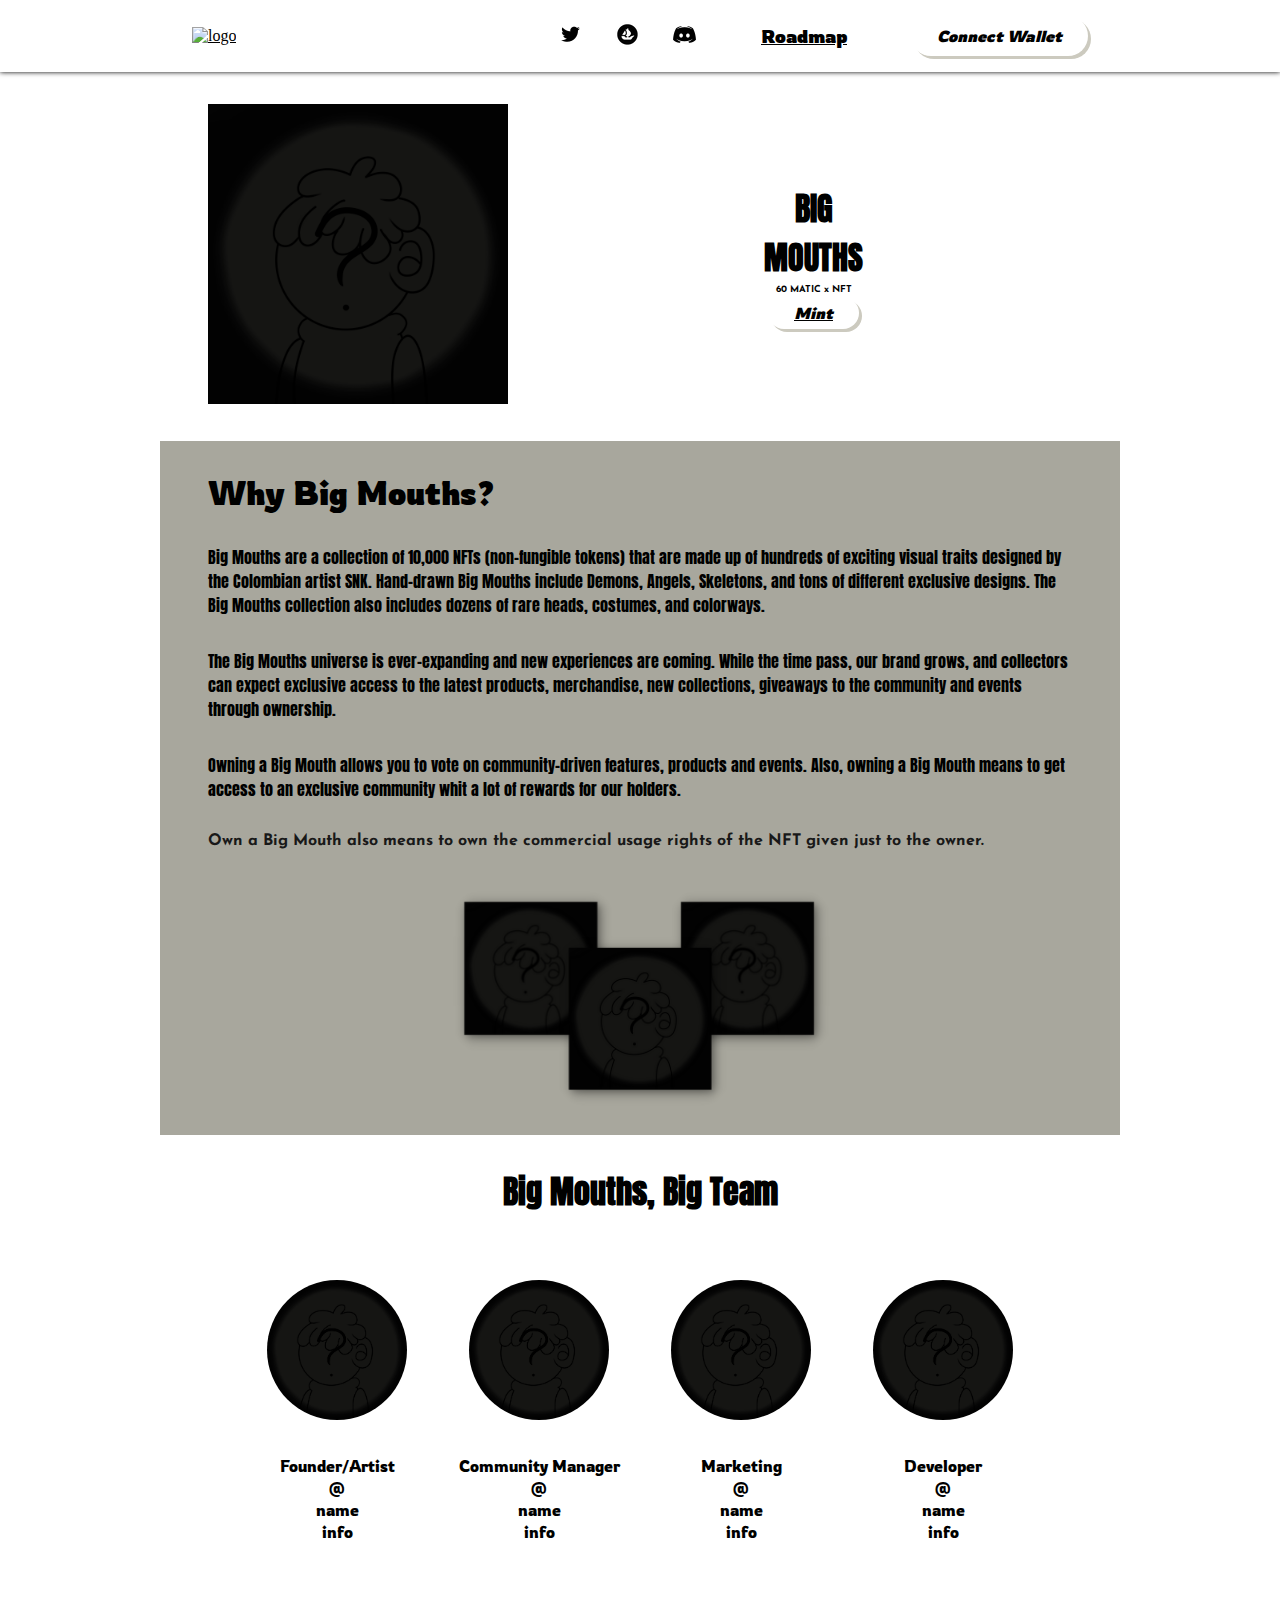
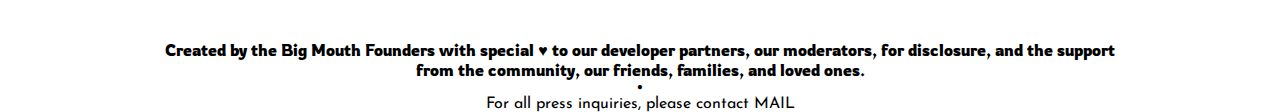
==== commit 23c68bef: "Update V1.5" ====
--- a/index.html
+++ b/index.html
@@ -24,21 +24,21 @@
         <div class="menu">
           
           <a
-            href="TWITTER LINK"
+            href="https://twitter.com/BigMouths_nft"
             target="_blank"
             rel="noopener noreferrer"
           >
             <img src="images/header/twitter.png" alt="Twitter" />
           </a>
           <a
-            href="OPENSESA LINK"
+            href="https://opensea.io/collection/big-mouths-collection"
             target="_blank"
             rel="noopener noreferrer"
           >
             <img src="images/header/opensea.png" alt="Opensea" />
           </a>
           <a
-            href="DISCORD LINK"
+            href="https://discord.gg/gbjxmfYjdv"
             target="_blank"
             rel="noopener noreferrer"
           >
@@ -46,7 +46,6 @@
           </a>
           <a
             href="pages/roadmap.html"
-            target="_blank"
             rel="noopener noreferrer"
           >
             <h3>Roadmap</a></h3>
@@ -64,8 +63,8 @@
         <div class="minttext">
         <h1>BIG</h1>
         <h1>MOUTHS</h1>
-        <h5>150 MATIC x NFT</h5>
-        <a href="pages/mint.html" target="_blank">
+        <h5>60 MATIC x NFT</h5>
+        <a href="pages/mint.html">
         <button class="mintbutton">
           <span>Mint</span>
         </a>
@@ -74,7 +73,7 @@
       </div>
       <div class="information" >
         <h1>Why Big Mouths?</h1>
-        <p>Big Mouths are a collection of 10,000 NFTs (non-fungible tokens) that are made up of hundreds of exciting visual traits designed by SNK. Hand-drawn Big Mouths include Demons, Angels, Skeletons, and tons of different exclusive designs. The Big Mouths collection also includes dozens of rare heads, costumes, and colorways.</p>
+        <p>Big Mouths are a collection of 10,000 NFTs (non-fungible tokens) that are made up of hundreds of exciting visual traits designed by the Colombian artist SNK. Hand-drawn Big Mouths include Demons, Angels, Skeletons, and tons of different exclusive designs. The Big Mouths collection also includes dozens of rare heads, costumes, and colorways.</p>
         <p> The Big Mouths universe is ever-expanding and new experiences are coming. While the time pass, our brand grows, and collectors can expect exclusive access to the latest products, merchandise, new collections, giveaways to the community and events through ownership. </p>
         <p>Owning a Big Mouth allows you to vote on community-driven features, products and events. Also, owning a Big Mouth means to get access to an exclusive community whit a lot of rewards for our holders.</p>
         <h5>Own a Big Mouth also means to own the commercial usage rights of the NFT given just to the owner.</h5>
@@ -94,6 +93,12 @@
             <th><img src="images/images/Big Mouths Unrevealed.png" ></th>
             <th><img src="images/images/Big Mouths Unrevealed.png" ></th>
             <th><img src="images/images/Big Mouths Unrevealed.png" ></th>
+          </tr>
+          <tr>
+            <td>Founder/Artist</td>
+            <td>Community Manager</td>
+            <td>Marketing</td>
+            <td>Developer</td>
           </tr>
           <tr>
             <td>@</td>
--- a/css/style.css
+++ b/css/style.css
@@ -23,7 +23,8 @@
 }
 
 body {
-  background-color: var(--bg-color);
+  background-image: url(file:///C:/Users/Alvaro%20&%20Samuel/Desktop/NFTs/Big%20Mouths/JPEGS/Web%20Background.png);
+  background-size: 100%;
   display: flex;
   flex-flow: column;
   height: 100vh;
@@ -141,7 +142,7 @@
   max-width: 960px;
   margin: 0 auto;
   padding: 1rem 2rem;
-  background-color: #cccabf;
+  background-color: #a8a79d;
 }
 
 .information p {
@@ -266,7 +267,7 @@
 }
 
 .roadmap h3 {
-  background-color: #cccabf;
+  background-color: #a8a79d;
 }
 
  /* Team */
